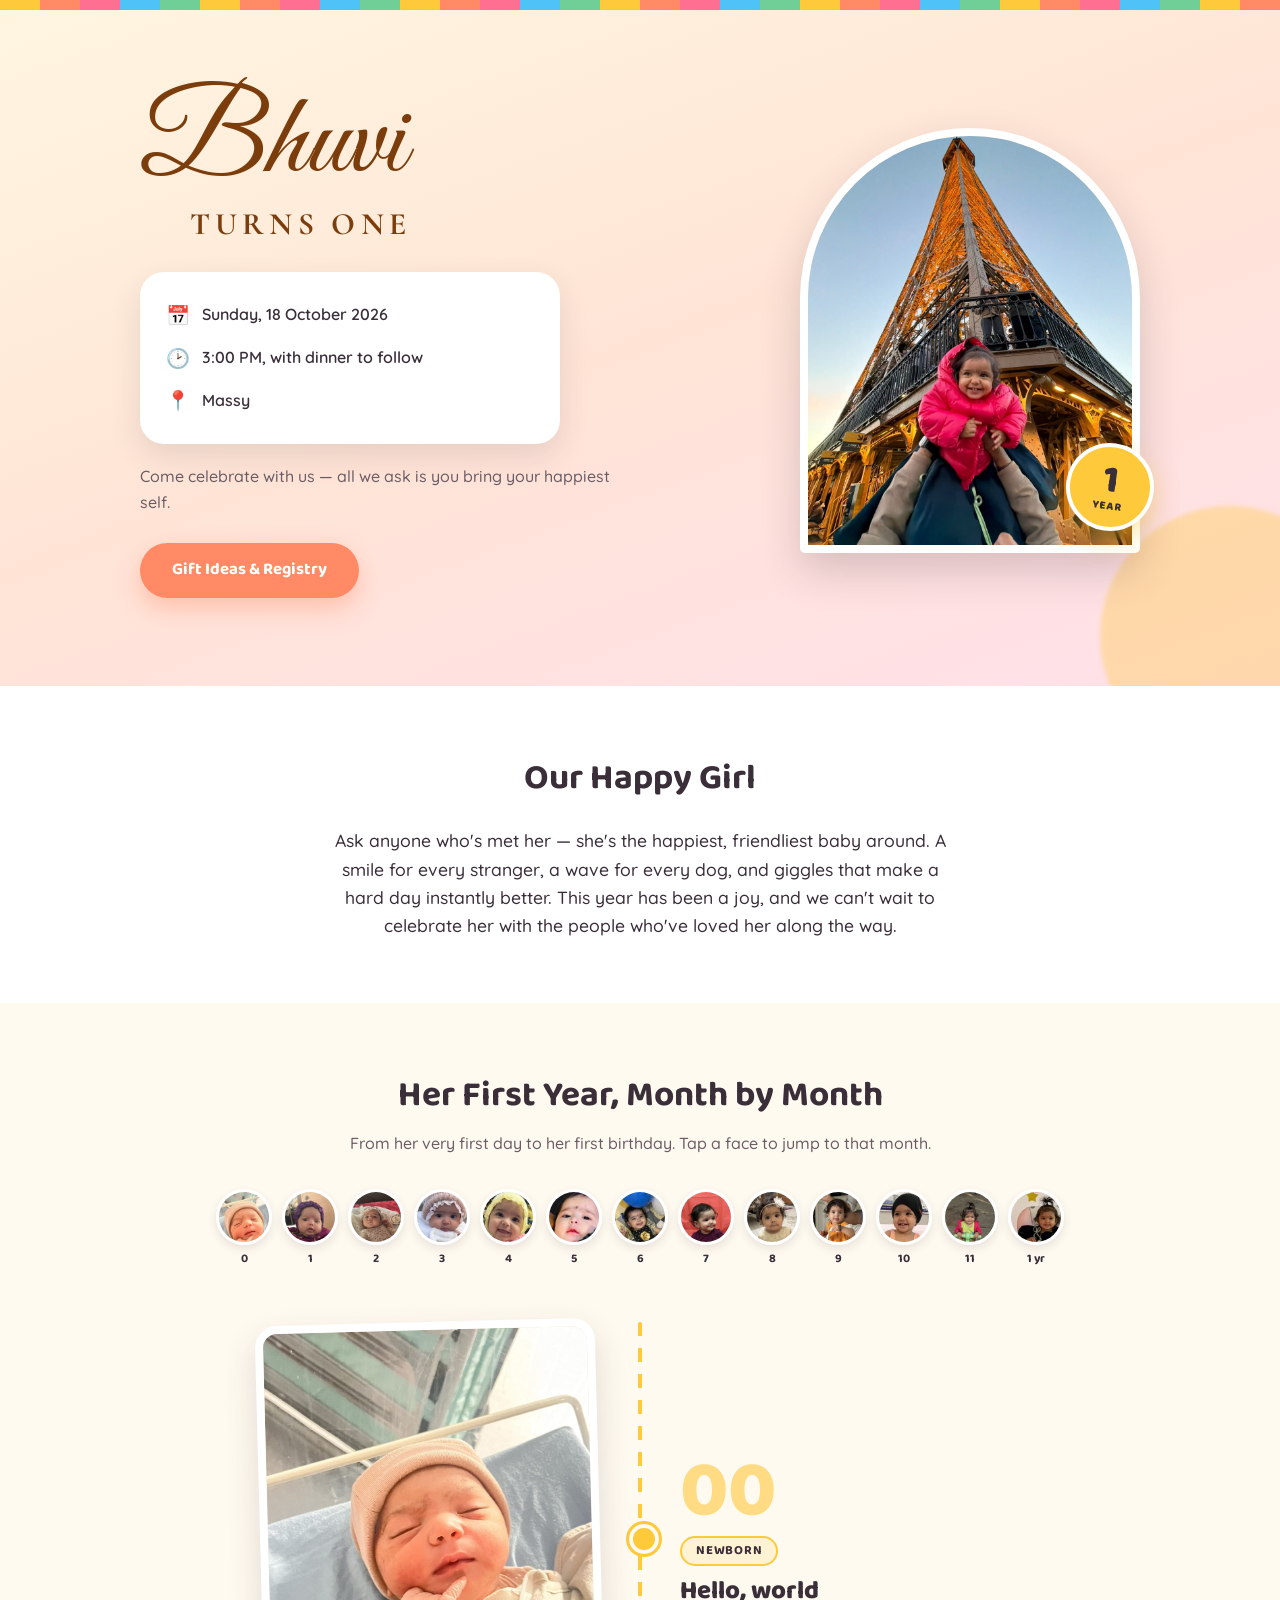
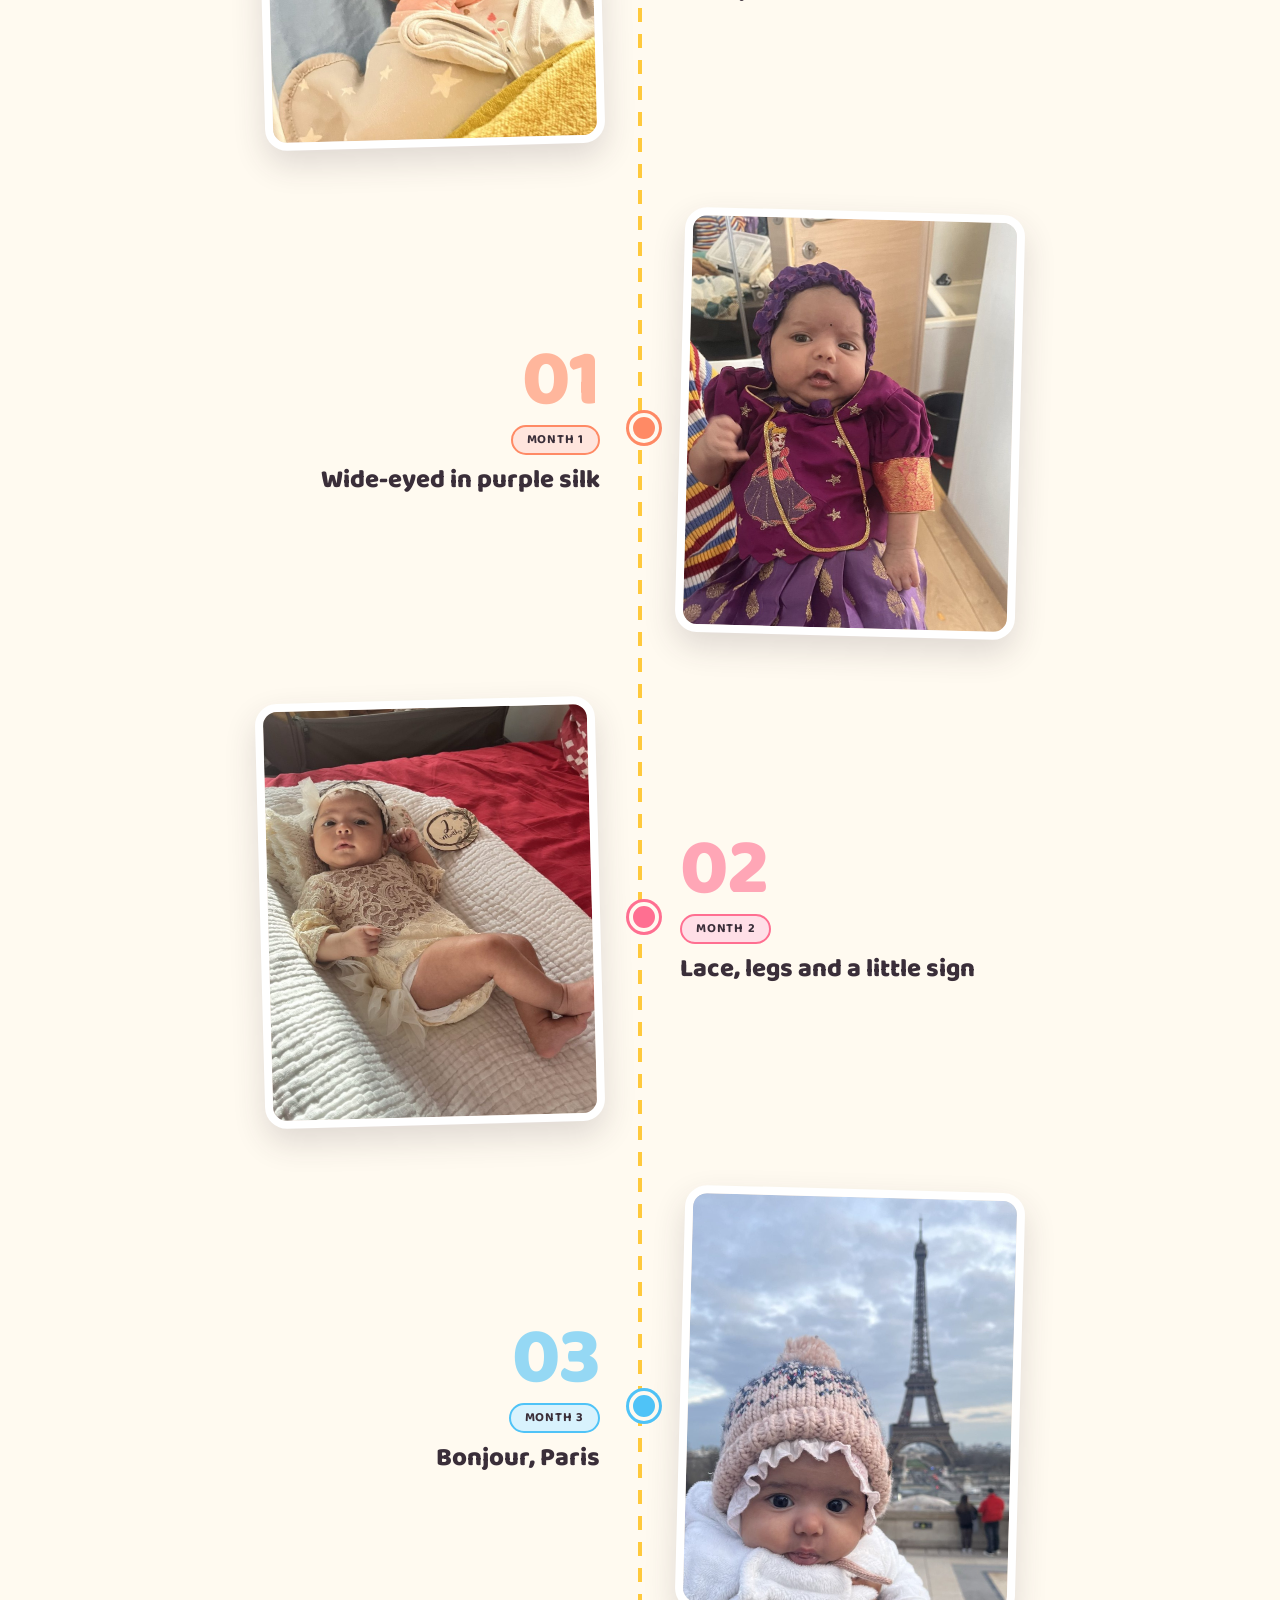
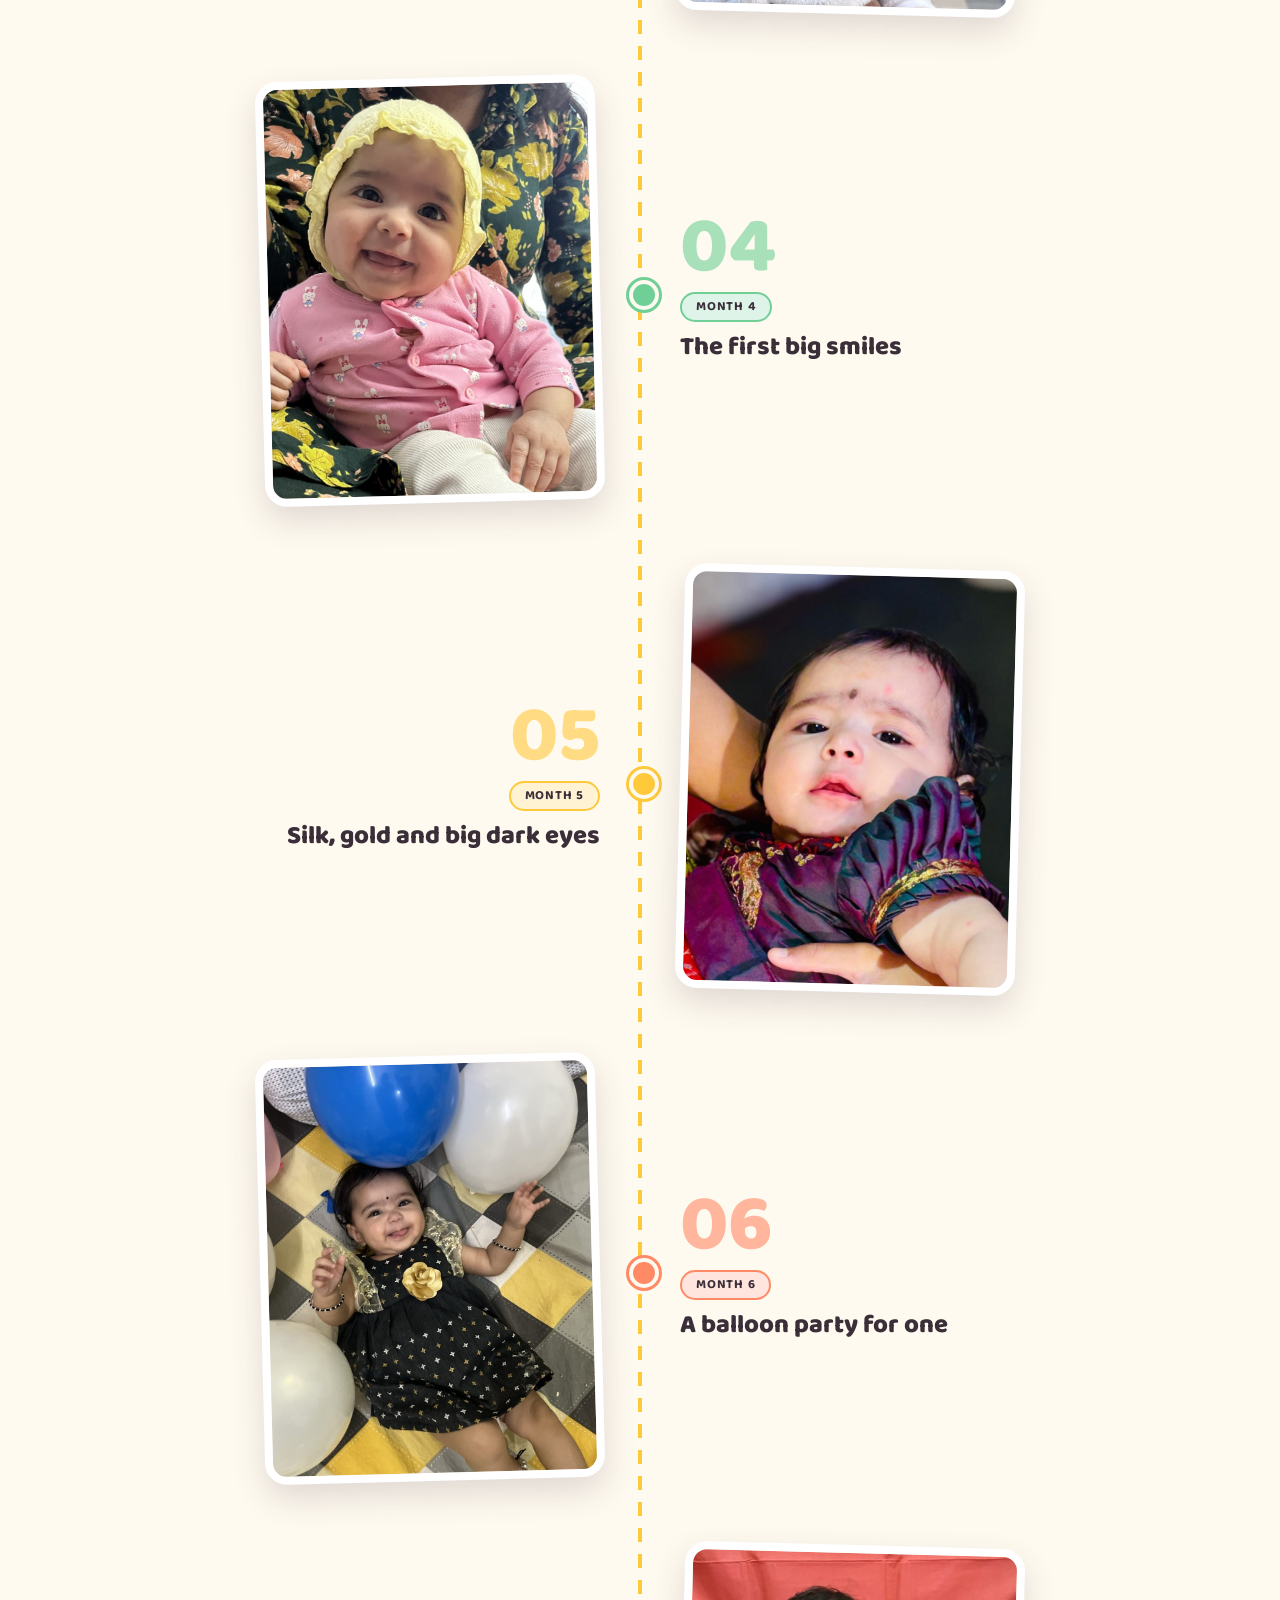
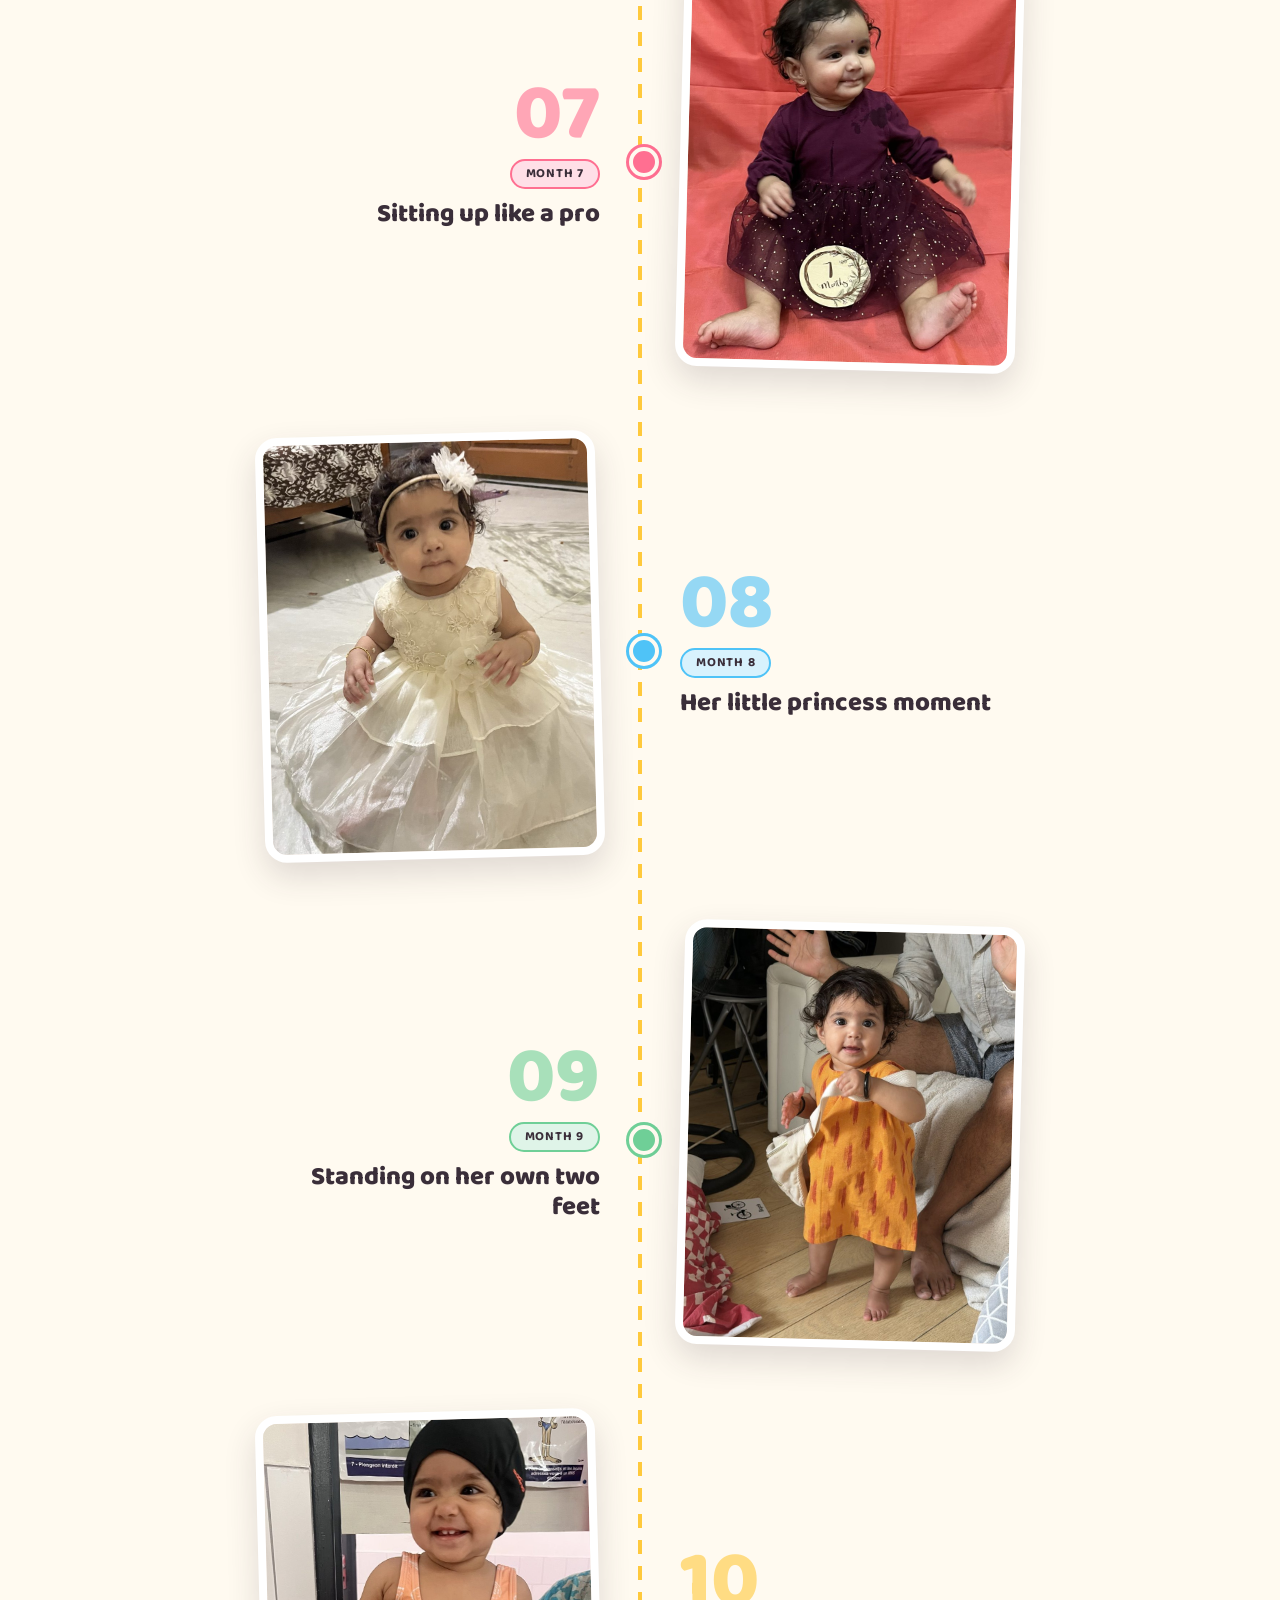
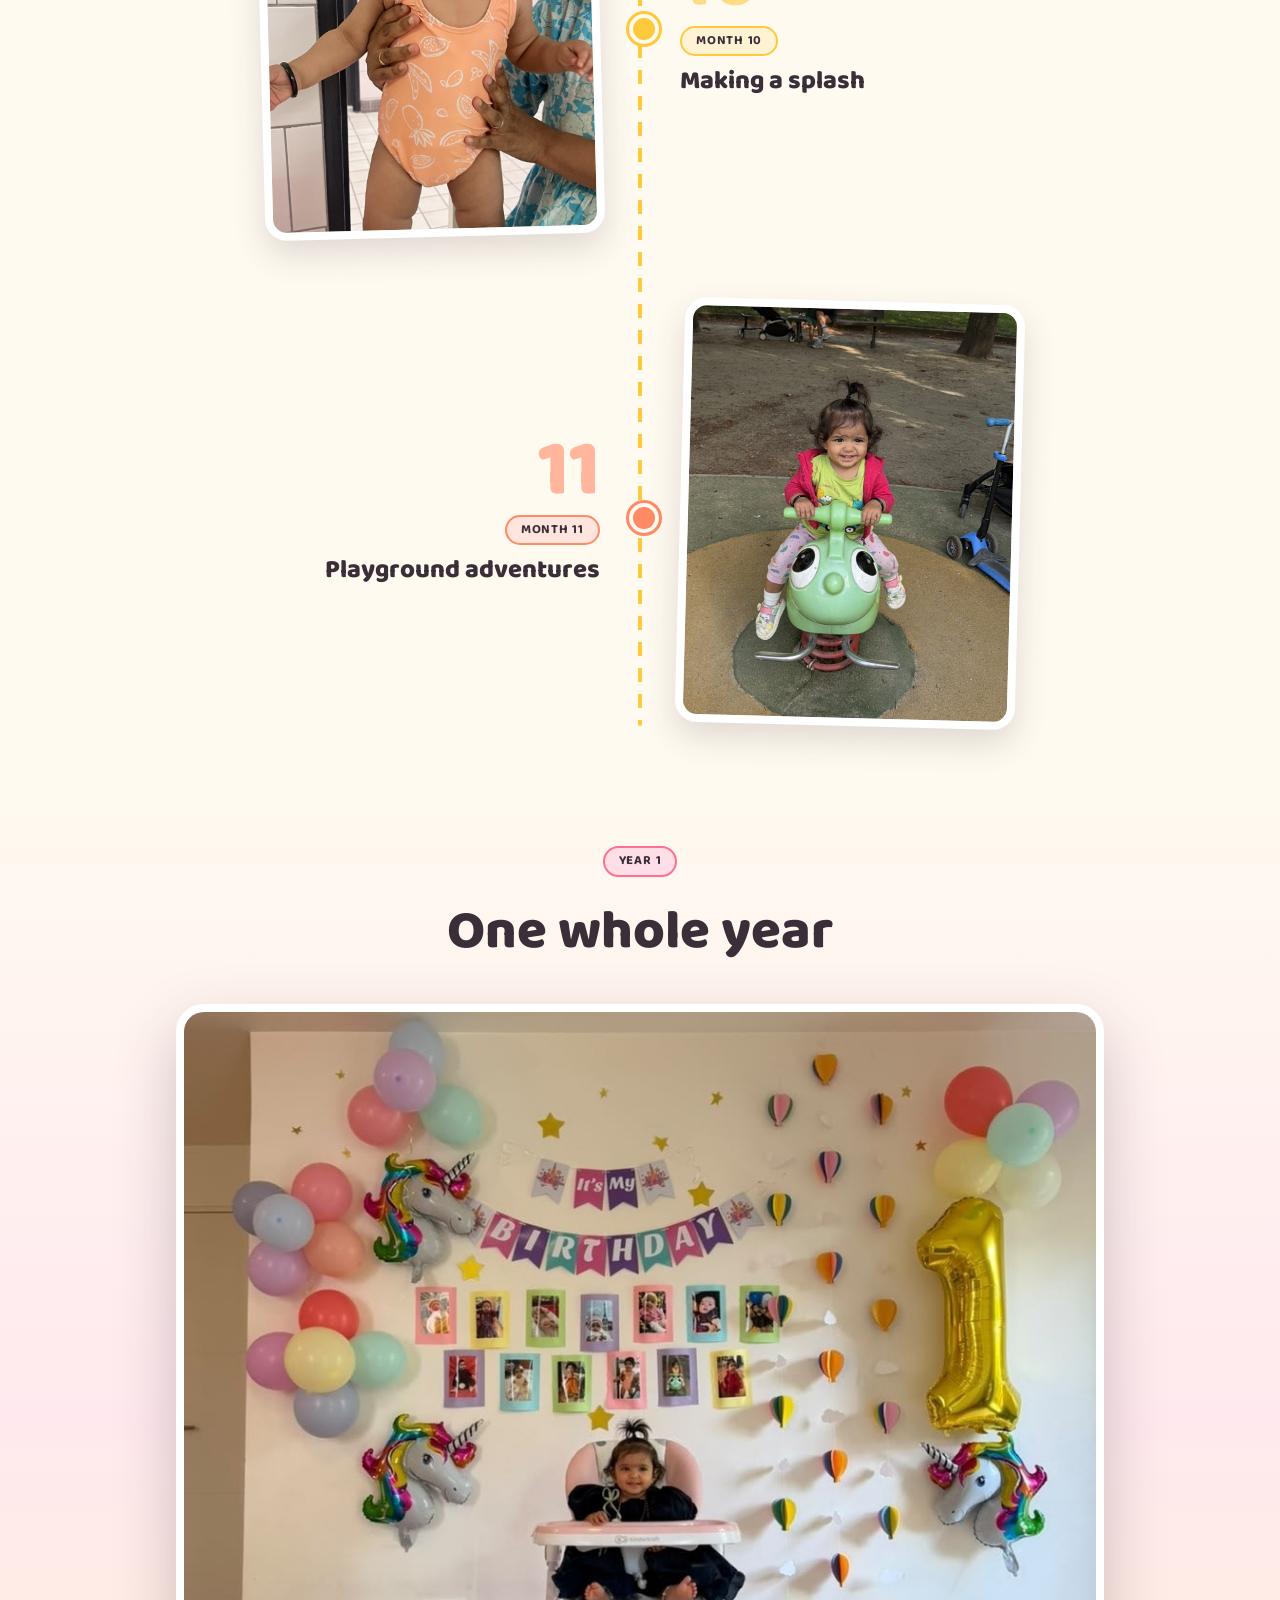
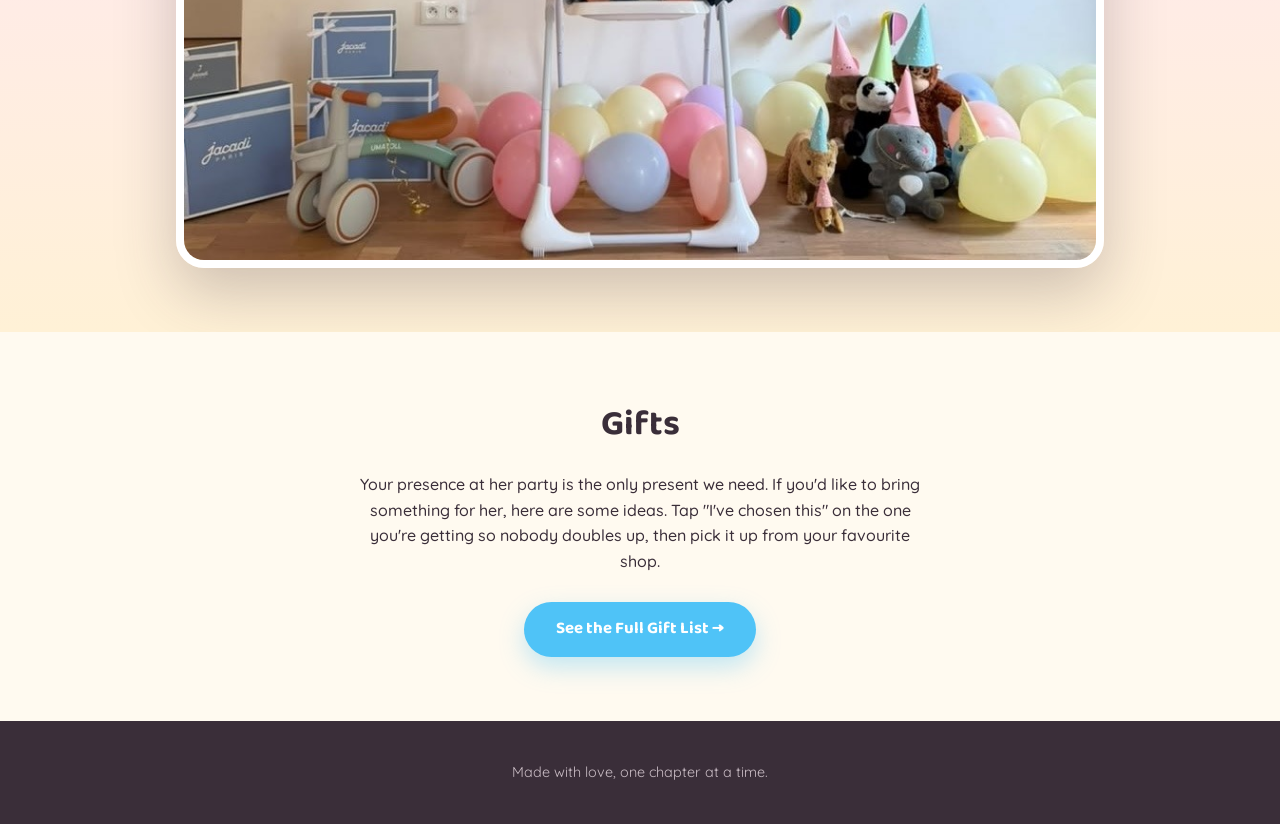
==== index.html @ efdef386 "Wrap the month face strip so all 13 show on mobile without scrolling Co-Authored-By: Claude Sonnet 5" ====
<!DOCTYPE html>
<html lang="en">
<head>
<meta charset="UTF-8" />
<meta name="viewport" content="width=device-width, initial-scale=1.0" />
<title>Bhuvi Tara's First Birthday</title>
<link rel="preconnect" href="https://fonts.googleapis.com" />
<link href="https://fonts.googleapis.com/css2?family=Baloo+2:wght@500;700;800&family=Quicksand:wght@400;500;600;700&family=Great+Vibes&family=Cormorant+Garamond:wght@700&display=swap" rel="stylesheet" />
<link rel="stylesheet" href="css/style.css?v=12" />
</head>
<body>

  <div class="confetti-bar" aria-hidden="true"></div>

  <header class="hero" id="top">
    <div class="hero-inner">
      <div class="hero-photo">
        <div class="hero-photo-frame">
          <img id="hero-photo" alt="" width="900" height="1125" fetchpriority="high" />
        </div>
        <div class="hero-badge" aria-hidden="true">
          <span class="hero-badge-number">1</span>
          <span class="hero-badge-label">year</span>
        </div>
      </div>

      <div class="hero-text">
        <h1 class="hero-title">
          <span class="hero-script" id="hero-script">Bhuvi</span>
          <span class="hero-caps" id="hero-caps">Turns one</span>
        </h1>
        <div class="party-card" id="party-card">
          <div class="party-row"><span class="party-icon">📅</span><span id="party-date"></span></div>
          <div class="party-row"><span class="party-icon">🕑</span><span id="party-time"></span></div>
          <div class="party-row"><span class="party-icon">📍</span><span id="party-location"></span></div>
        </div>
        <p class="party-note" id="party-note"></p>
        <a href="gifts.html" class="cta-button">Gift Ideas &amp; Registry</a>
      </div>
    </div>
    <div class="hero-blob" aria-hidden="true"></div>
  </header>

  <main>

    <section class="section about-section">
      <div class="section-inner">
        <h2>Our Happy Girl</h2>
        <p class="about-blurb" id="about-blurb"></p>
      </div>
    </section>

    <section class="section story-section" id="story">
      <div class="section-inner section-inner-wide">
        <h2 id="story-title"></h2>
        <p class="section-subtitle" id="story-subtitle"></p>
        <nav aria-label="Jump to a month">
          <ol class="story-strip" id="story-strip"></ol>
        </nav>
        <ol class="story" id="story-list"></ol>
      </div>
    </section>

    <section class="finale" id="story-finale" hidden>
      <div class="finale-text">
        <p class="chapter-month"></p>
        <h2 class="finale-title"></h2>
      </div>
      <figure class="finale-photo">
        <img width="960" height="892" loading="lazy" alt="" />
      </figure>
    </section>

    <section class="section gifts-teaser-section" id="gifts">
      <div class="section-inner">
        <h2>Gifts</h2>
        <p class="gifts-intro" id="gifts-intro"></p>
        <a href="gifts.html" class="cta-button cta-button-secondary">See the Full Gift List →</a>
      </div>
    </section>

  </main>

  <footer class="site-footer">
    <p class="footer-sub">Made with love, one chapter at a time.</p>
  </footer>

  <script src="content.js?v=15"></script>
  <script src="js/main.js?v=7"></script>
  <script src="js/to-top.js?v=1"></script>
</body>
</html>
---- css/style.css ----
:root {
  --sun: #ffc93c;
  --coral: #ff8a65;
  --pink: #ff6f91;
  --sky: #4fc3f7;
  --mint: #6fcf97;
  --ink: #3a2e39;
  --cream: #fffaf0;
  --white: #ffffff;
  --copper: #7b3d0c;
  --shadow: rgba(58, 46, 57, 0.12);
  --radius: 24px;
  --max-width: 880px;
  --max-width-wide: 1080px;
}

* { box-sizing: border-box; }

[hidden] { display: none !important; }

html { scroll-behavior: smooth; }

@media (prefers-reduced-motion: reduce) {
  html { scroll-behavior: auto; }
}

body {
  margin: 0;
  font-family: "Quicksand", sans-serif;
  color: var(--ink);
  background: var(--cream);
  line-height: 1.6;
}

h1, h2 {
  font-family: "Baloo 2", cursive;
  margin: 0;
}

.confetti-bar {
  height: 10px;
  width: 100%;
  background: repeating-linear-gradient(
    90deg,
    var(--sun) 0 40px,
    var(--coral) 40px 80px,
    var(--pink) 80px 120px,
    var(--sky) 120px 160px,
    var(--mint) 160px 200px
  );
}

/* ---------- Hero ---------- */

.hero {
  position: relative;
  overflow: hidden;
  background: linear-gradient(160deg, #fff6e0 0%, #ffe4d6 50%, #ffe0ea 100%);
  padding: 44px 20px 72px;
  text-align: center;
}

.hero-blob {
  position: absolute;
  bottom: -80px;
  right: -80px;
  width: 260px;
  height: 260px;
  background: var(--sun);
  border-radius: 50%;
  opacity: 0.35;
  filter: blur(2px);
}

.hero-inner {
  position: relative;
  z-index: 1;
  max-width: 1000px;
  margin: 0 auto;
  display: grid;
  gap: 36px;
  justify-items: center;
  align-items: center;
}

.hero-photo {
  position: relative;
  width: min(300px, 76vw);
}

.hero-photo-frame {
  aspect-ratio: 4 / 5;
  border: 8px solid var(--white);
  border-radius: 999px 999px 28px 28px;
  overflow: hidden;
  background: #f3e6dc;
  box-shadow: 0 18px 40px rgba(58, 46, 57, 0.2);
}

.hero-photo-frame img {
  display: block;
  width: 100%;
  height: 100%;
  object-fit: cover;
}

.hero-badge {
  position: absolute;
  right: -14px;
  bottom: 22px;
  width: 88px;
  height: 88px;
  border-radius: 50%;
  background: var(--sun);
  color: var(--ink);
  border: 4px solid var(--white);
  box-shadow: 0 10px 24px rgba(255, 201, 60, 0.5);
  transform: rotate(8deg);
  display: flex;
  flex-direction: column;
  align-items: center;
  justify-content: center;
  font-family: "Baloo 2", cursive;
  font-weight: 800;
  line-height: 1;
}

.hero-badge-number { font-size: 2.4rem; }

.hero-badge-label {
  font-size: 0.7rem;
  letter-spacing: 0.08em;
  text-transform: uppercase;
}

.hero-text { width: 100%; max-width: 480px; }

.hero-title {
  display: flex;
  flex-direction: column;
  align-items: flex-end;   /* "Turns one" tucks under the right end of the name */
  width: fit-content;
  margin: 0 auto;
  color: var(--copper);
  line-height: 1;
}

.hero-script {
  font-family: "Great Vibes", cursive;
  font-weight: 400;
  font-size: clamp(4.8rem, 16vw, 7.4rem);
  line-height: 1.05;
}

.hero-caps {
  margin-top: 0.15rem;
  font-family: "Cormorant Garamond", serif;
  font-weight: 700;
  font-size: clamp(1.25rem, 4.2vw, 1.95rem);
  letter-spacing: 0.17em;
  margin-right: -0.17em;   /* cancels the trailing letter-space so the last letter lines up */
  text-transform: uppercase;
}

@media (min-width: 860px) {
  .hero { padding: 72px 20px 88px; }
  .hero-inner {
    grid-template-columns: 1fr auto;
    gap: 72px;
    justify-items: stretch;
  }
  .hero-text { order: 1; max-width: none; text-align: left; }
  .hero-photo { order: 2; width: 340px; }
  .hero-text .hero-title { margin-left: 0; margin-right: 0; }
  .hero-text .party-card,
  .hero-text .party-note { margin-left: 0; margin-right: 0; }
}

.party-card {
  margin: 32px auto 0;
  max-width: 420px;
  background: var(--white);
  border-radius: var(--radius);
  padding: 22px 26px;
  box-shadow: 0 12px 30px var(--shadow);
  text-align: left;
}

.party-row {
  display: flex;
  align-items: center;
  gap: 12px;
  font-weight: 600;
  padding: 6px 0;
}

.party-icon { font-size: 1.2rem; }

.party-note {
  max-width: 480px;
  margin: 20px auto 0;
  font-weight: 500;
  color: #6b5c66;
}

.cta-button {
  display: inline-block;
  margin-top: 28px;
  padding: 14px 32px;
  background: var(--coral);
  color: var(--white);
  font-family: "Baloo 2", cursive;
  font-weight: 700;
  font-size: 1.05rem;
  text-decoration: none;
  border-radius: 999px;
  box-shadow: 0 10px 24px rgba(255, 138, 101, 0.4);
  transition: transform 0.15s ease;
}

.cta-button:hover { transform: translateY(-2px); }

.cta-button-secondary {
  background: var(--sky);
  box-shadow: 0 10px 24px rgba(79, 195, 247, 0.35);
}

/* ---------- Sections ---------- */

.section { padding: 64px 20px; }

.section-inner {
  max-width: var(--max-width);
  margin: 0 auto;
  text-align: center;
}

.section h2 {
  font-size: clamp(1.6rem, 4vw, 2.2rem);
  color: var(--ink);
}

.section-subtitle {
  color: #6b5c66;
  margin-top: 8px;
  font-weight: 500;
}

.about-section { background: var(--white); }

.about-blurb {
  max-width: 620px;
  margin: 20px auto 0;
  font-size: 1.1rem;
  font-weight: 500;
}

/* ---------- Story ---------- */

.story-section { background: var(--cream); overflow: hidden; }

.story-strip {
  list-style: none;
  margin: 28px 0 0;
  padding: 4px 4px 14px;
  display: flex;
  flex-wrap: wrap;
  justify-content: center;
  gap: 14px 10px;
}

.story-strip li { flex: none; }

.story-strip a {
  display: flex;
  flex-direction: column;
  align-items: center;
  gap: 4px;
  text-decoration: none;
  color: var(--ink);
  font-family: "Baloo 2", cursive;
  font-weight: 700;
  font-size: 0.75rem;
}

.story-strip img {
  display: block;
  width: 56px;
  height: 56px;
  border-radius: 50%;
  object-fit: cover;
  border: 3px solid var(--white);
  box-shadow: 0 4px 10px var(--shadow);
}

.story-strip a:hover img { box-shadow: 0 0 0 3px var(--coral); }
.story-strip a:focus-visible img { outline: 3px solid var(--sky); outline-offset: 2px; }

.story {
  list-style: none;
  margin: 40px auto 0;
  padding: 0;
  max-width: 960px;
  position: relative;
  text-align: left;
}

.story::before {
  content: "";
  position: absolute;
  left: 50%;
  top: 0;
  bottom: 0;
  width: 4px;
  transform: translateX(-50%);
  background: repeating-linear-gradient(to bottom, var(--sun) 0 14px, transparent 14px 26px);
  border-radius: 2px;
}

.chapter {
  --accent: var(--sun);
  position: relative;
  display: grid;
  grid-template-columns: 1fr 1fr;
  column-gap: 80px;
  align-items: center;
  margin-bottom: 64px;
  scroll-margin-top: 24px;
}

.chapter:last-child { margin-bottom: 0; }
.chapter:nth-child(5n+2) { --accent: var(--coral); }
.chapter:nth-child(5n+3) { --accent: var(--pink); }
.chapter:nth-child(5n+4) { --accent: var(--sky); }
.chapter:nth-child(5n+5) { --accent: var(--mint); }

.chapter::before {
  content: "";
  position: absolute;
  left: 50%;
  top: 50%;
  width: 22px;
  height: 22px;
  margin: -11px 0 0 -11px;
  border-radius: 50%;
  background: var(--accent);
  border: 4px solid var(--cream);
  box-shadow: 0 0 0 3px var(--accent);
}

.chapter-photo {
  margin: 0;
  width: 100%;
  max-width: 340px;
  justify-self: end;
}

.chapter-photo .chapter-frame {
  display: block;
  aspect-ratio: 4 / 5;
  border: 8px solid var(--white);
  border-radius: 22px;
  overflow: hidden;
  background: #f1e6dc;
  box-shadow: 0 14px 32px rgba(58, 46, 57, 0.16);
  transform: rotate(-1.5deg);
}

.chapter-photo img {
  display: block;
  width: 100%;
  height: 100%;
  object-fit: cover;
}

.chapter-text { max-width: 340px; justify-self: start; }

.chapter:nth-child(even) .chapter-photo { grid-column: 2; grid-row: 1; justify-self: start; }
.chapter:nth-child(even) .chapter-photo .chapter-frame { transform: rotate(1.5deg); }
.chapter:nth-child(even) .chapter-text { grid-column: 1; grid-row: 1; justify-self: end; text-align: right; }

.chapter-number {
  margin: 0;
  font-family: "Baloo 2", cursive;
  font-weight: 800;
  font-size: 5rem;
  line-height: 0.85;
  color: var(--accent);
  opacity: 0.6;
}

.chapter-month {
  display: inline-block;
  margin: 10px 0 0;
  padding: 3px 14px;
  border-radius: 999px;
  border: 2px solid var(--accent);
  background: color-mix(in srgb, var(--accent) 22%, white);
  color: var(--ink);
  font-family: "Baloo 2", cursive;
  font-weight: 700;
  font-size: 0.8rem;
  letter-spacing: 0.06em;
  text-transform: uppercase;
}

.chapter-title {
  margin: 10px 0 6px;
  font-family: "Baloo 2", cursive;
  font-weight: 800;
  font-size: 1.6rem;
  line-height: 1.15;
  color: var(--ink);
}

@media (max-width: 720px) {
  .story::before { left: 9px; transform: none; }

  .chapter,
  .chapter:nth-child(even) {
    grid-template-columns: 1fr;
    row-gap: 18px;
    padding-left: 40px;
    margin-bottom: 52px;
    align-items: start;
  }

  .chapter::before { left: 0; top: 6px; margin: 0; }

  .chapter-photo,
  .chapter:nth-child(even) .chapter-photo {
    grid-column: 1;
    grid-row: 1;
    justify-self: start;
    max-width: 320px;
  }

  .chapter-text,
  .chapter:nth-child(even) .chapter-text {
    grid-column: 1;
    grid-row: 2;
    justify-self: start;
    text-align: left;
  }

  .chapter-number { font-size: 3.6rem; }
}

/* ---------- Finale: the first-birthday photo, shown big ---------- */

.finale {
  --accent: var(--pink);
  padding: 56px 0 64px;
  text-align: center;
  background: linear-gradient(180deg, var(--cream) 0%, #ffe9ee 55%, #fff1d6 100%);
}

.finale-text { padding: 0 20px; }

.finale .chapter-month { margin: 0; }

.finale-title {
  margin: 12px 0 0;
  font-size: clamp(2rem, 6vw, 3.4rem);
  font-weight: 800;
  color: var(--ink);
}

.finale-photo { margin: 28px auto 0; }

.finale-photo img {
  display: block;
  width: auto;
  height: auto;
  max-width: 100%;
  max-height: 96vh;
  margin: 0 auto;
  border: 8px solid var(--white);
  border-radius: 28px;
  box-shadow: 0 24px 60px rgba(58, 46, 57, 0.25);
}

@media (max-width: 720px) {
  .finale { padding: 40px 0 56px; }
  .finale-photo img {
    width: 100%;
    max-height: none;
    border-width: 0;
    border-radius: 0;
    box-shadow: none;
  }
}

/* ---------- Gifts ---------- */

.gifts-teaser-section { background: var(--cream); }

.gifts-intro {
  max-width: 560px;
  margin: 20px auto 0;
  font-weight: 500;
}

.gift-grid {
  margin-top: 28px;
  display: grid;
  grid-template-columns: repeat(auto-fill, minmax(210px, 1fr));
  gap: 20px;
}

.gift-card {
  display: flex;
  flex-direction: column;
  gap: 10px;
  padding: 12px 12px 16px;
  border-radius: 20px;
  background: var(--white);
  box-shadow: 0 8px 20px var(--shadow);
  text-align: center;
}

.gift-photo {
  position: relative;
  display: flex;
  align-items: center;
  justify-content: center;
  aspect-ratio: 1 / 1;
  overflow: hidden;
  border-radius: 14px;
  border: 1px solid #f0e6dc;
  background: var(--white);
}

.gift-photo img {
  width: 100%;
  height: 100%;
  padding: 8px;
  object-fit: contain;
}

.gift-photo-empty { background: linear-gradient(135deg, #ffe9ee, #fff1d6); }

.gift-photo-soon {
  padding: 0 16px;
  font-family: "Baloo 2", cursive;
  font-weight: 700;
  font-size: 0.95rem;
  color: #8a6f7d;
}

.gift-card-claimed .gift-photo img,
.gift-card-claimed .gift-photo-soon,
.gift-card-claimed .gift-name { opacity: 0.45; }

.gift-badge {
  position: absolute;
  top: 10px;
  left: 10px;
  z-index: 1;
  padding: 4px 12px;
  border-radius: 999px;
  background: var(--mint);
  color: var(--white);
  font-family: "Baloo 2", cursive;
  font-size: 0.7rem;
  font-weight: 700;
  letter-spacing: 0.04em;
  text-transform: uppercase;
}

.gift-badge-claimed { background: #9b8b95; }

.gift-badge-mine {
  background: var(--sky);
  color: var(--ink);
}

.gift-name {
  margin: 0;
  padding: 0 4px;
  font-family: "Baloo 2", cursive;
  font-weight: 700;
  font-size: 1.02rem;
  line-height: 1.25;
}

@media (max-width: 520px) {
  .gift-grid { grid-template-columns: repeat(2, 1fr); gap: 12px; }
  .gift-card { padding: 8px 8px 12px; border-radius: 16px; gap: 8px; }
  .gift-photo { border-radius: 12px; }
  .gift-badge { top: 6px; left: 6px; padding: 3px 9px; font-size: 0.62rem; }
  .gift-name { font-size: 0.88rem; }
}

/* ---------- Gift list page (PLP) ---------- */

.gifts-page-header {
  background: linear-gradient(160deg, #fff6e0 0%, #ffe4d6 50%, #ffe0ea 100%);
  padding: 48px 20px;
  text-align: center;
}

.gifts-page-header-inner {
  max-width: var(--max-width);
  margin: 0 auto;
}

.back-link {
  display: inline-block;
  margin-bottom: 18px;
  color: var(--ink);
  font-weight: 600;
  text-decoration: none;
  opacity: 0.7;
}

.back-link:hover { opacity: 1; }

.gifts-page-header h1 {
  font-size: clamp(1.8rem, 5vw, 2.6rem);
  margin-top: 8px;
}

.gifts-plp-section { background: var(--cream); padding-top: 40px; }

.section-inner-wide {
  max-width: var(--max-width-wide);
  margin: 0 auto;
  text-align: center;
}

.claimed-toggle {
  display: inline-flex;
  align-items: center;
  gap: 8px;
  font-weight: 600;
  font-size: 0.9rem;
  color: #6b5c66;
  cursor: pointer;
  margin-bottom: 10px;
}

.empty-state {
  margin-top: 24px;
  color: #6b5c66;
  font-weight: 600;
}

/* ---------- Choosing a gift ---------- */

.gift-actions {
  display: flex;
  flex-wrap: wrap;
  align-items: center;
  justify-content: center;
  gap: 10px;
  margin-top: auto;
}

.gift-choose,
.gift-undo,
.claim-confirm,
.claim-cancel {
  font-family: "Baloo 2", cursive;
  font-weight: 700;
  font-size: 0.9rem;
  border-radius: 999px;
  cursor: pointer;
}

.gift-choose {
  padding: 7px 16px;
  border: 2px solid var(--coral);
  background: var(--white);
  color: var(--ink);
}

.gift-choose:hover { background: var(--coral); color: var(--white); }

.gift-undo {
  padding: 7px 16px;
  border: 2px solid #b8a9b2;
  background: transparent;
  color: var(--ink);
}

.gift-undo:hover { border-color: var(--ink); }

@media (max-width: 520px) {
  .gift-choose,
  .gift-undo { padding: 6px 12px; font-size: 0.82rem; }
}

.gift-choose:focus-visible,
.gift-undo:focus-visible,
.claim-confirm:focus-visible,
.claim-cancel:focus-visible,
.claim-field input:focus-visible {
  outline: 3px solid var(--sky);
  outline-offset: 2px;
}

.gift-status {
  max-width: 640px;
  margin: 8px auto 0;
  padding: 12px 18px;
  border-radius: 16px;
  background: #e8f7ee;
  border: 2px solid var(--mint);
  font-weight: 600;
  text-align: center;
}

.claim-dialog {
  width: min(92vw, 420px);
  padding: 28px 26px 24px;
  border: 0;
  border-radius: var(--radius);
  background: var(--white);
  color: var(--ink);
  box-shadow: 0 24px 60px rgba(58, 46, 57, 0.35);
}

.claim-dialog::backdrop { background: rgba(58, 46, 57, 0.5); }

.claim-dialog h2 { font-size: 1.6rem; }

.claim-item {
  margin: 6px 0 0;
  font-family: "Baloo 2", cursive;
  font-weight: 700;
  color: var(--coral);
}

.claim-explain {
  margin: 8px 0 18px;
  font-size: 0.92rem;
  color: #6b5c66;
}

.claim-field { display: block; margin-bottom: 14px; }

.claim-field span {
  display: block;
  margin-bottom: 5px;
  font-weight: 700;
  font-size: 0.9rem;
}

.claim-field small { font-weight: 500; color: #6b5c66; }

.claim-field input {
  width: 100%;
  padding: 11px 14px;
  border: 2px solid #e6d9d0;
  border-radius: 14px;
  background: var(--cream);
  font: inherit;
  color: var(--ink);
}

.claim-error {
  margin: 0 0 12px;
  padding: 10px 14px;
  border-radius: 12px;
  background: #fde8ec;
  border: 2px solid var(--pink);
  font-weight: 600;
  font-size: 0.9rem;
}

.claim-actions {
  display: flex;
  justify-content: flex-end;
  gap: 10px;
  margin-top: 6px;
}

.claim-cancel {
  padding: 9px 18px;
  border: 2px solid #b8a9b2;
  background: transparent;
  color: var(--ink);
}

.claim-confirm {
  padding: 9px 20px;
  border: 2px solid var(--coral);
  background: var(--coral);
  color: var(--white);
}

.claim-confirm:disabled { opacity: 0.6; cursor: wait; }

/* ---------- Back to top ---------- */

.to-top-sentinel {
  position: absolute;
  top: 0;
  left: 0;
  width: 1px;
  height: 600px;
  pointer-events: none;
}

.to-top {
  position: fixed;
  right: 18px;
  bottom: 18px;
  z-index: 50;
  display: flex;
  align-items: center;
  justify-content: center;
  width: 52px;
  height: 52px;
  padding: 0;
  border: 0;
  border-radius: 50%;
  background: var(--coral);
  color: var(--ink);
  box-shadow: 0 10px 24px rgba(255, 138, 101, 0.5);
  cursor: pointer;
  transition: transform 0.15s ease;
}

.to-top:hover { transform: translateY(-3px); }
.to-top:focus-visible { outline: 3px solid var(--sky); outline-offset: 3px; }

/* ---------- Footer ---------- */

.site-footer {
  text-align: center;
  padding: 40px 20px;
  background: var(--ink);
  color: var(--white);
}

.footer-sub {
  margin: 0;
  color: #c9bcc4;
  font-size: 0.9rem;
}

/* ---------- Responsive ---------- */

@media (max-width: 480px) {
  .party-card { padding: 18px 20px; }
}
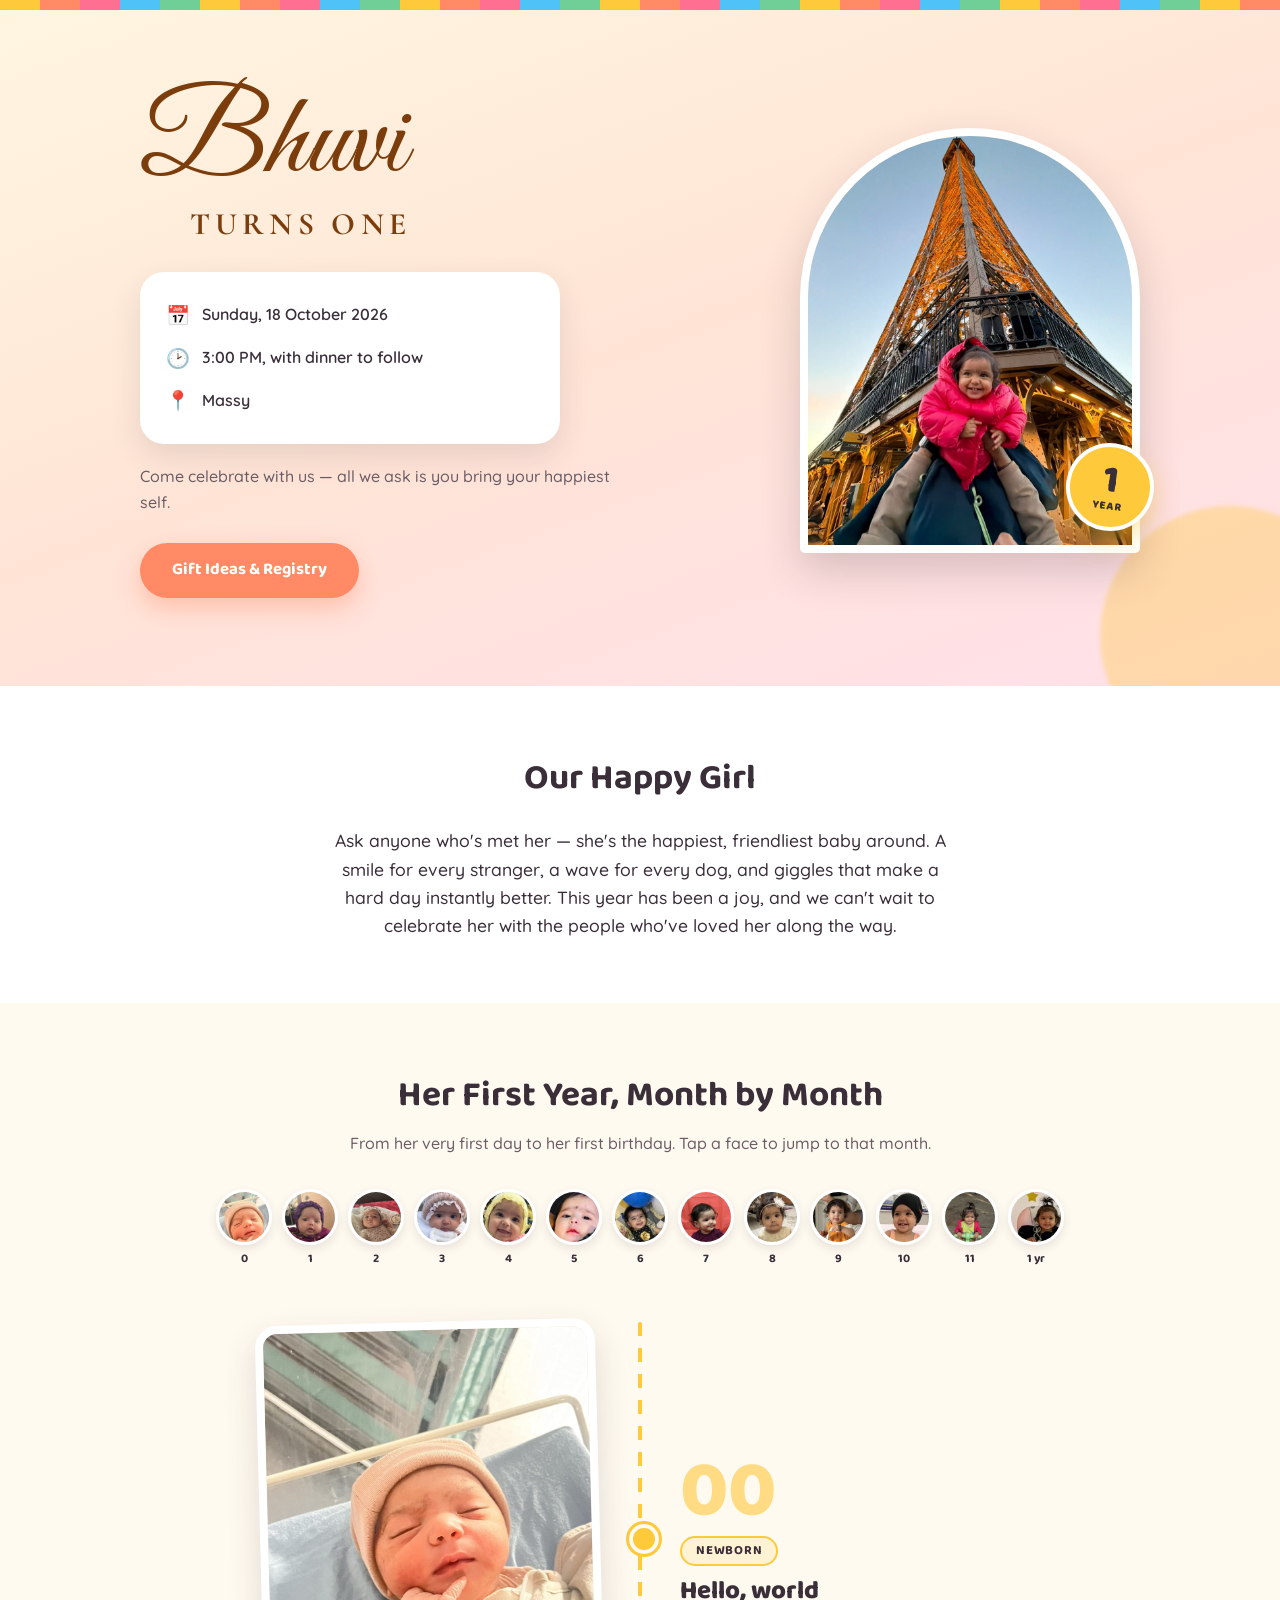
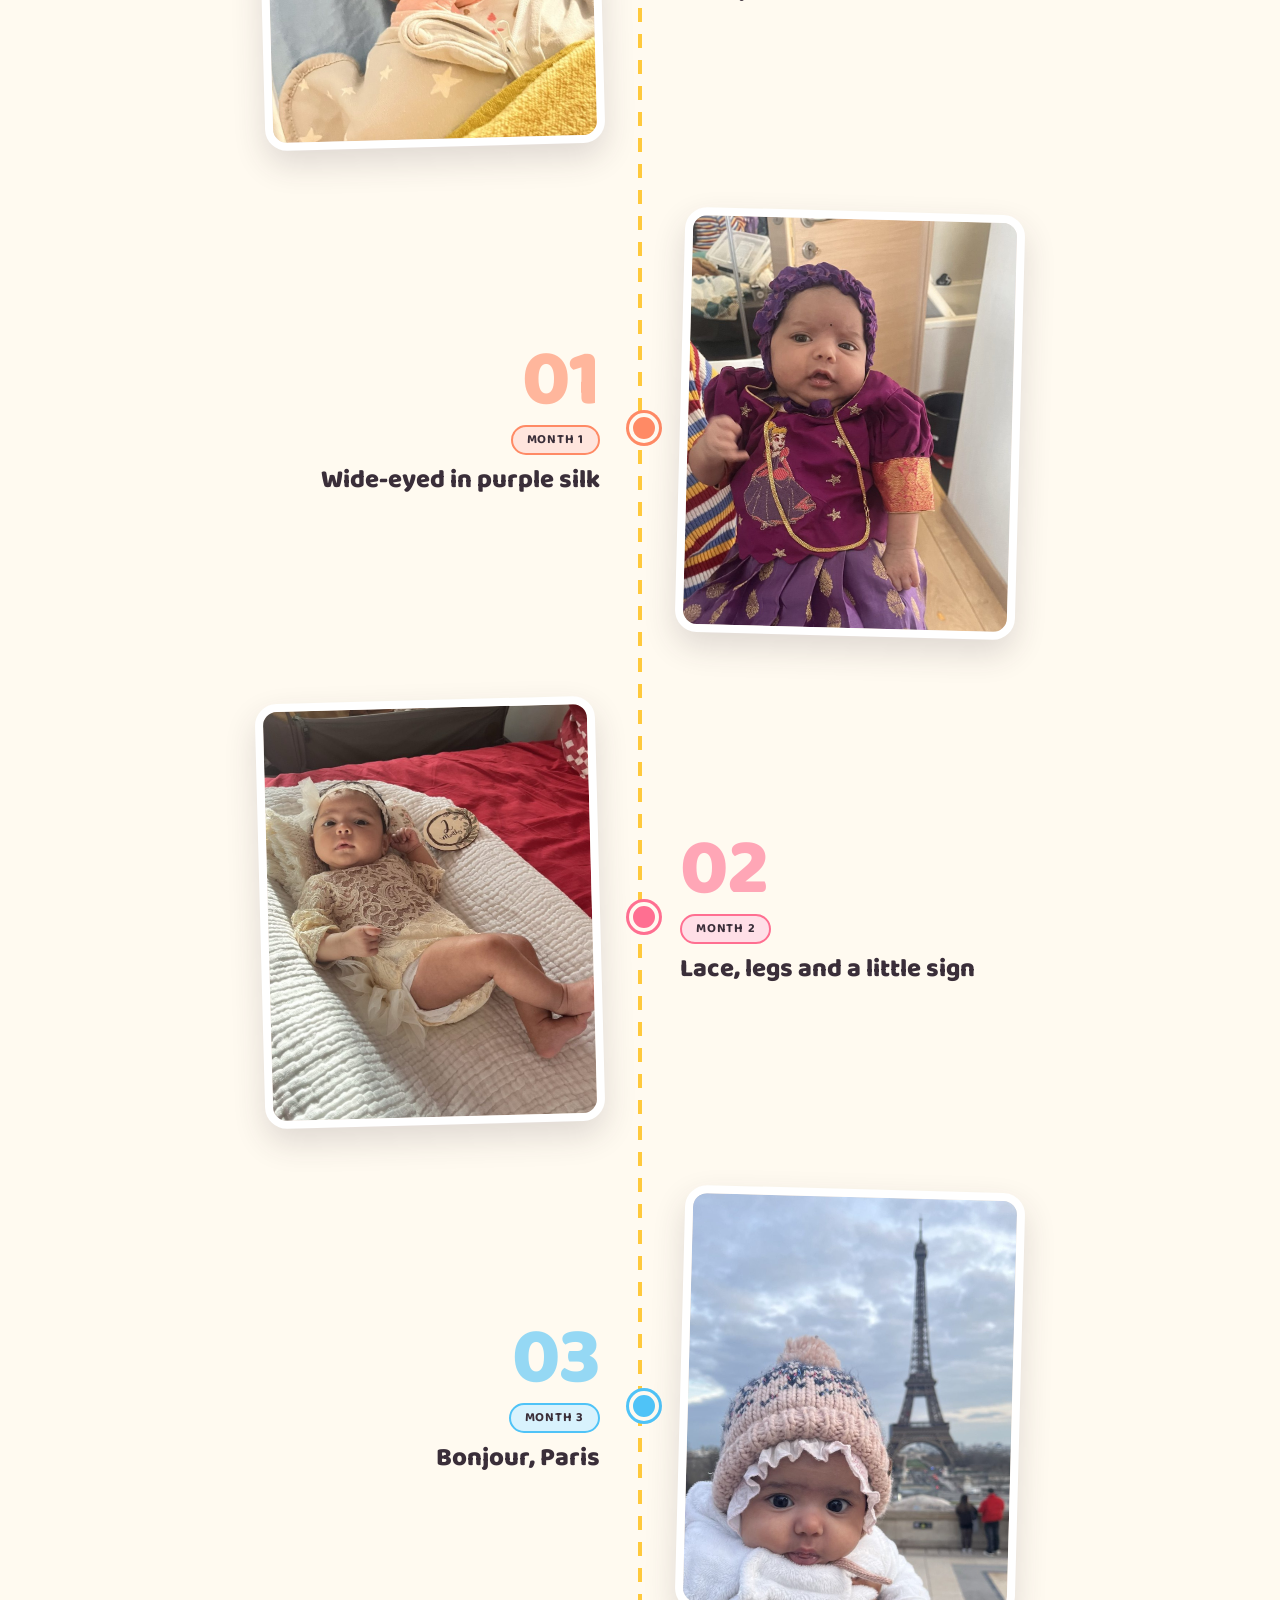
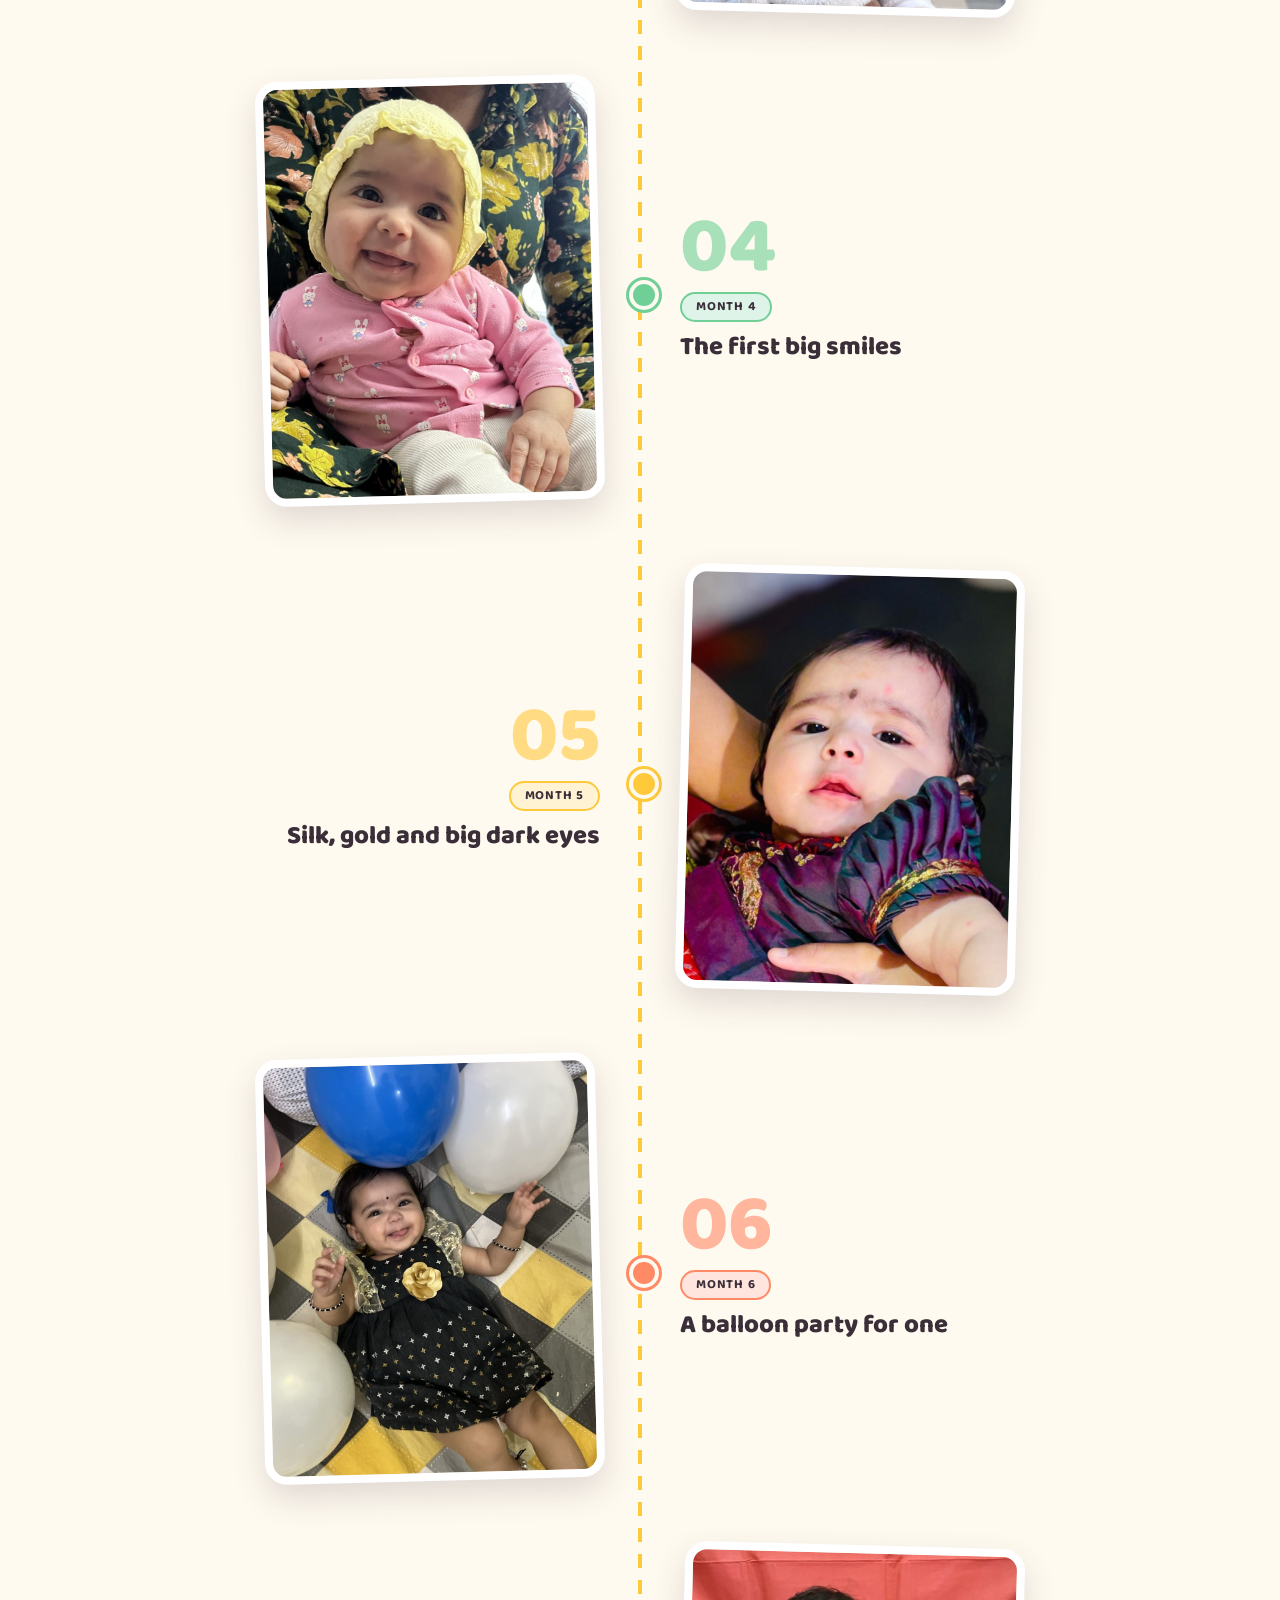
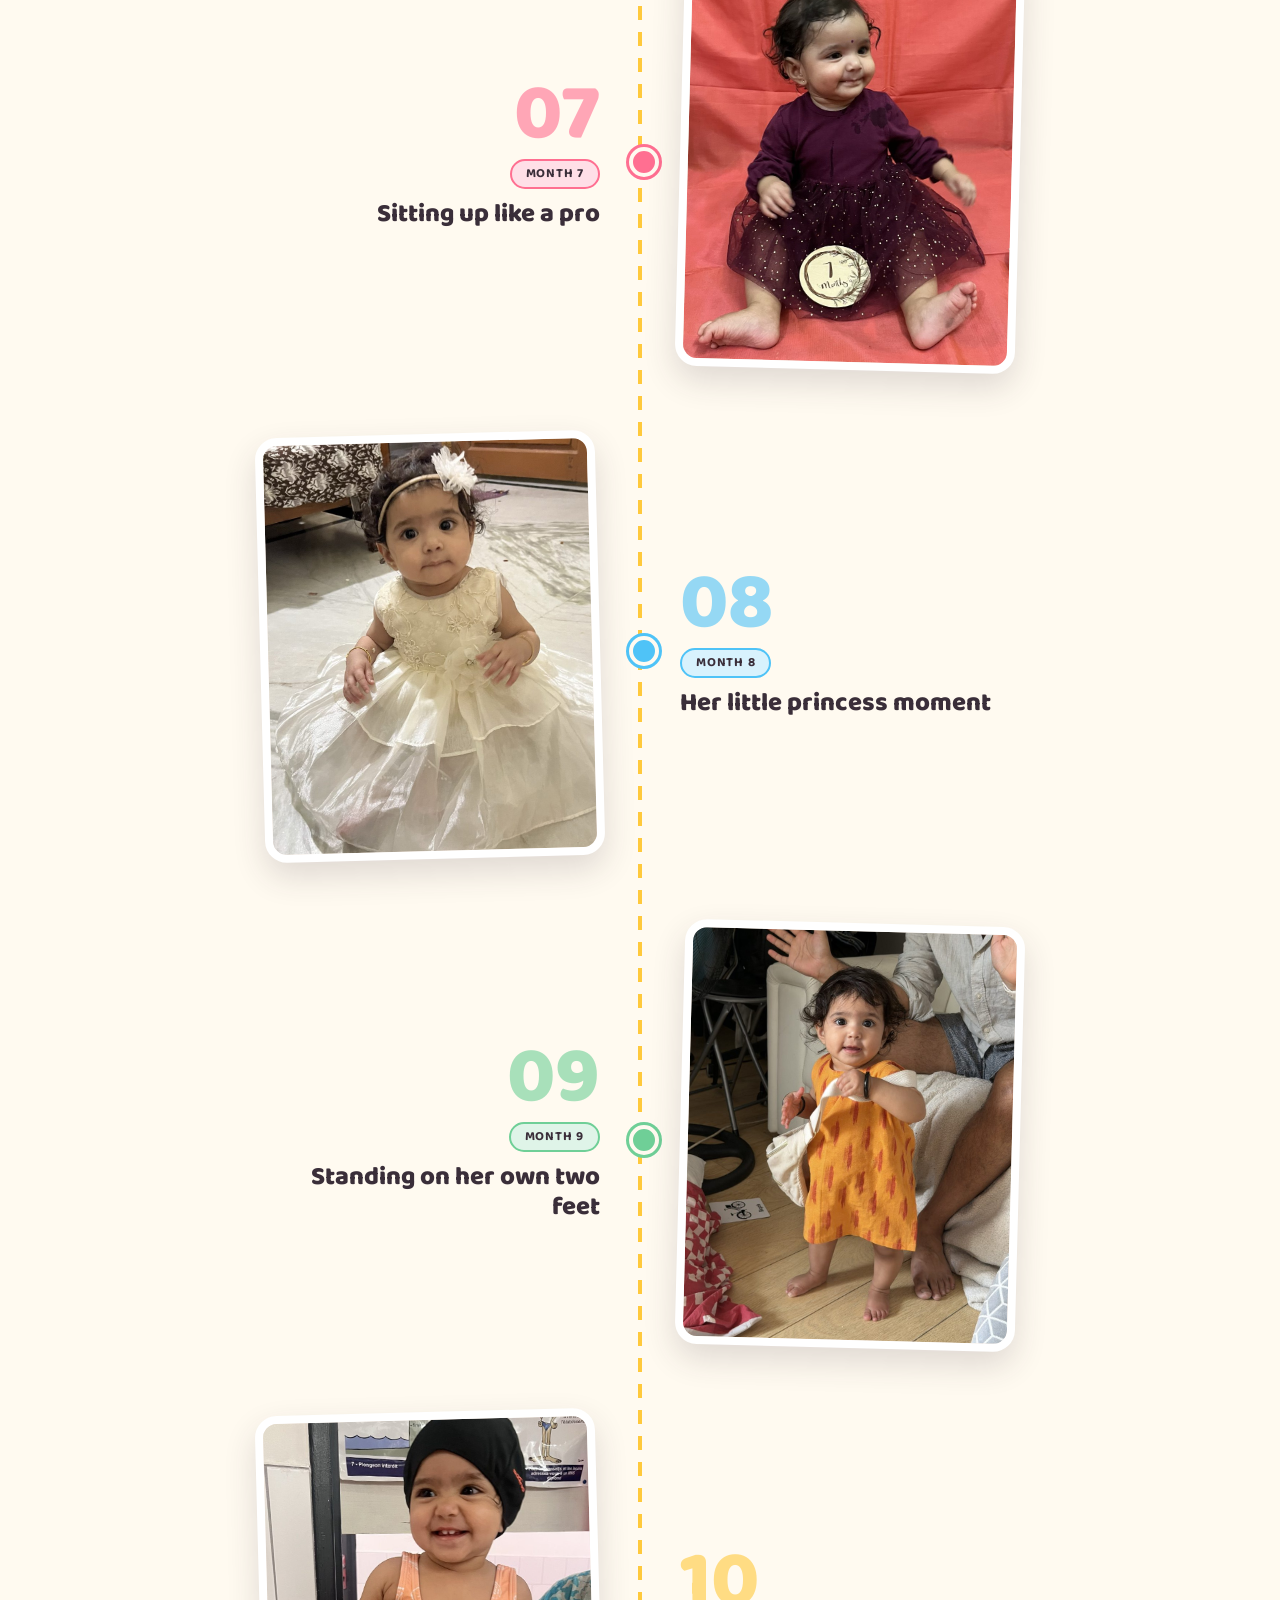
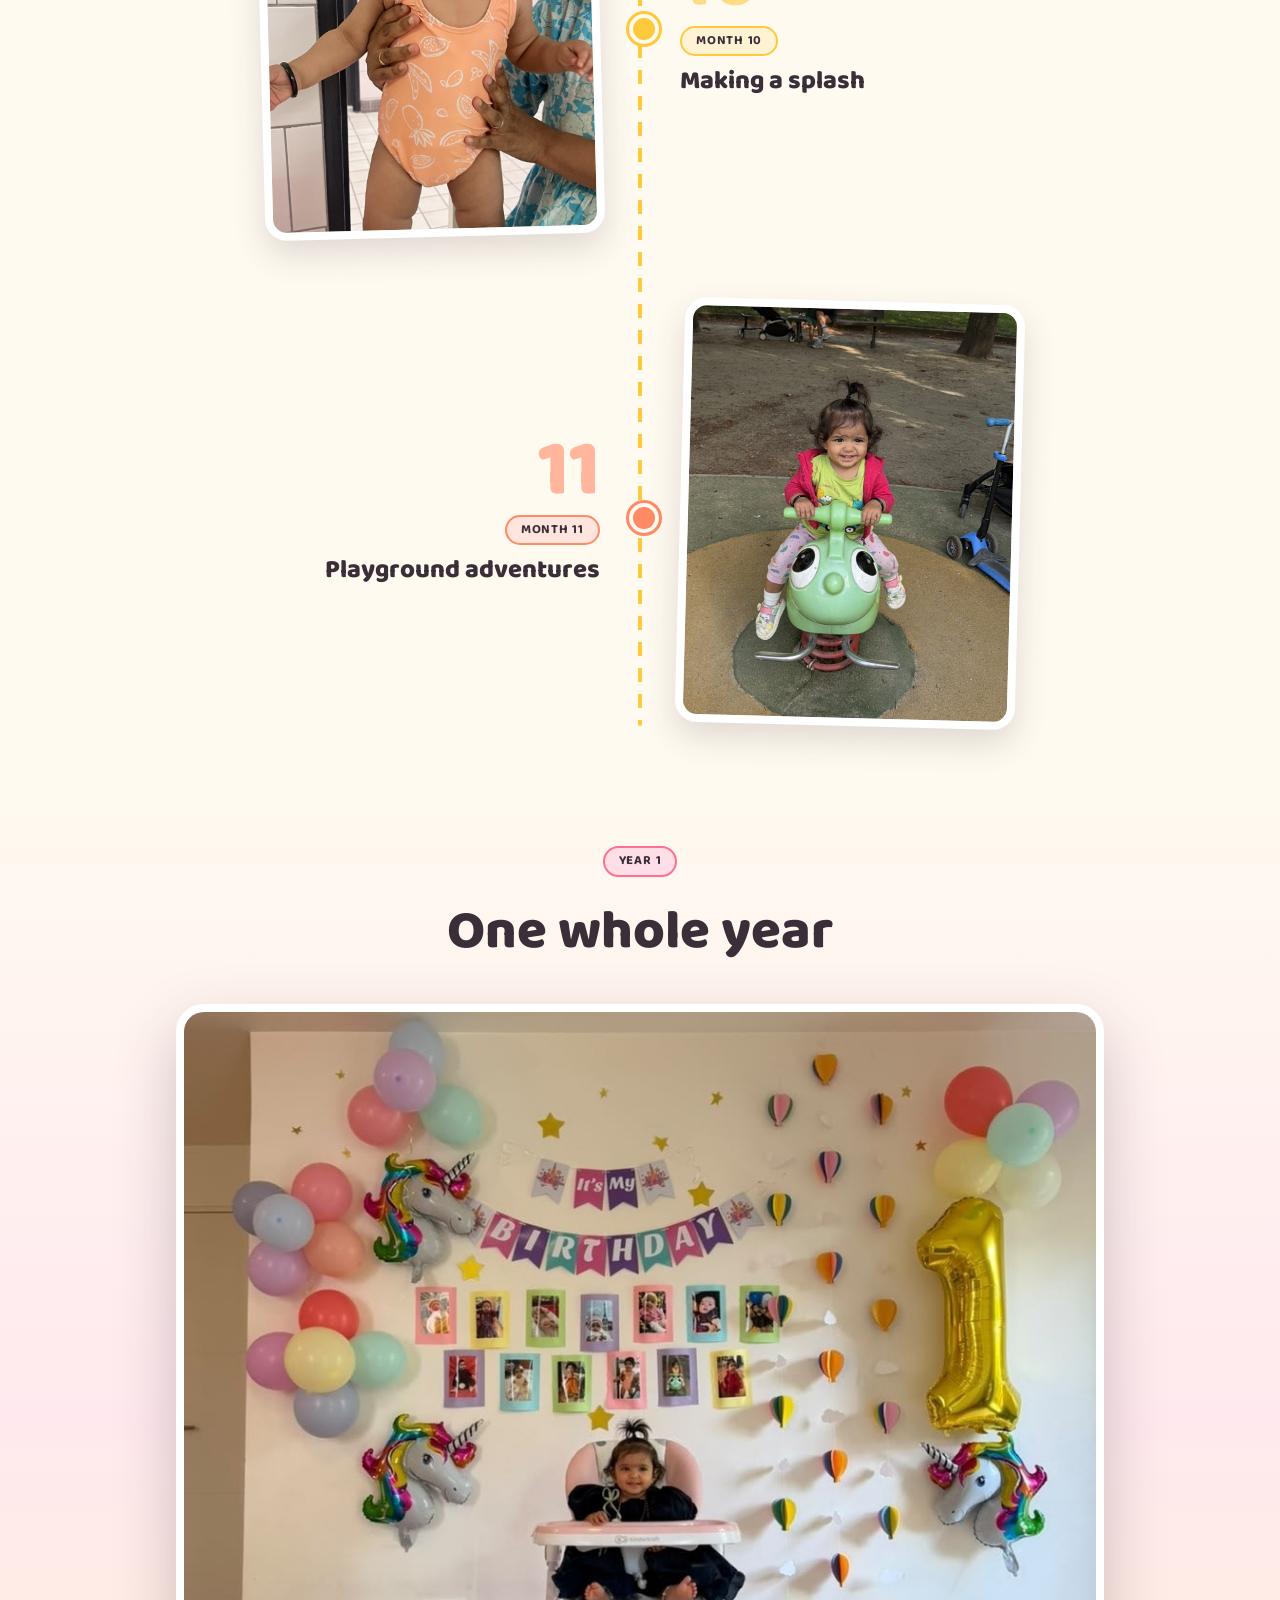
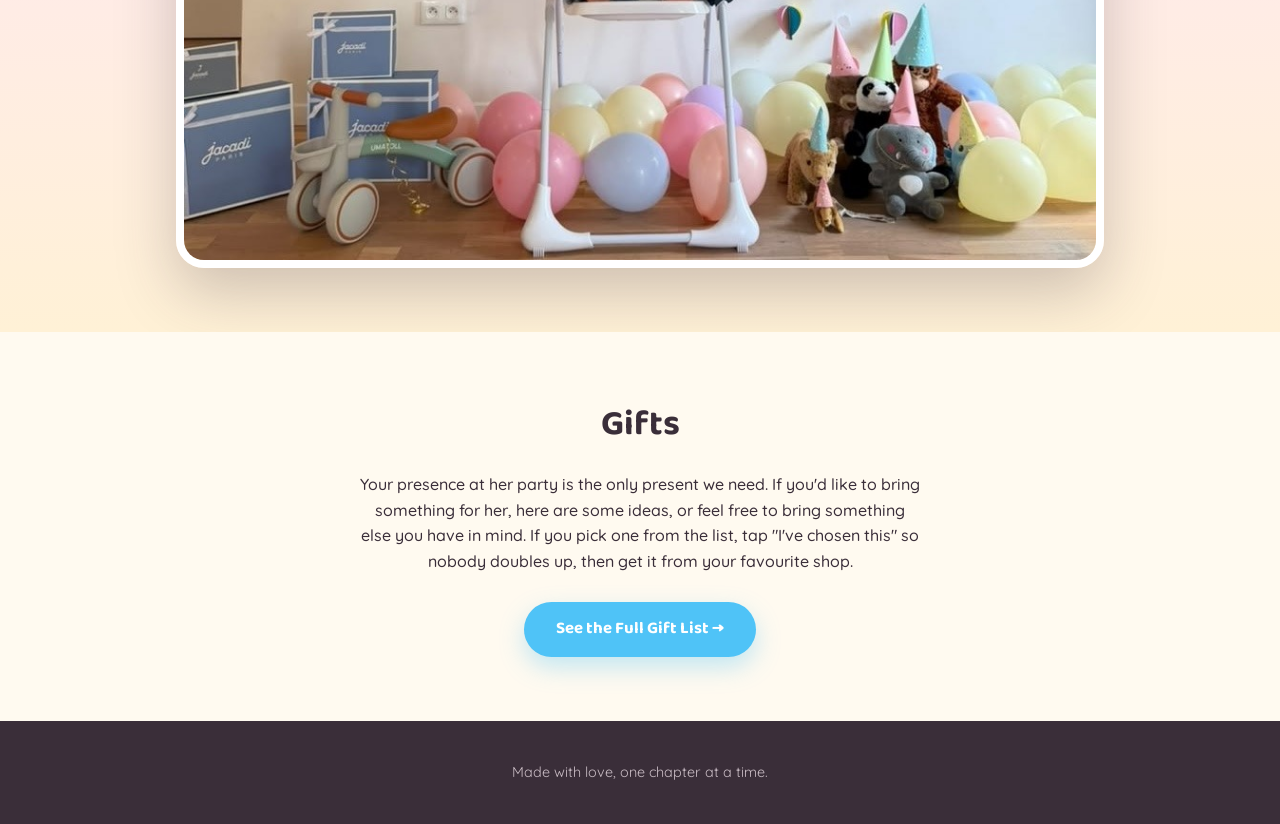
==== commit 47e10e60: "Add magic slate gift; intro invites guests to bring their own ideas Co-Authored-By: Claude Sonnet 5." ====
--- a/index.html
+++ b/index.html
@@ -85,7 +85,7 @@
     <p class="footer-sub">Made with love, one chapter at a time.</p>
   </footer>
 
-  <script src="content.js?v=15"></script>
+  <script src="content.js?v=16"></script>
   <script src="js/main.js?v=7"></script>
   <script src="js/to-top.js?v=1"></script>
 </body>
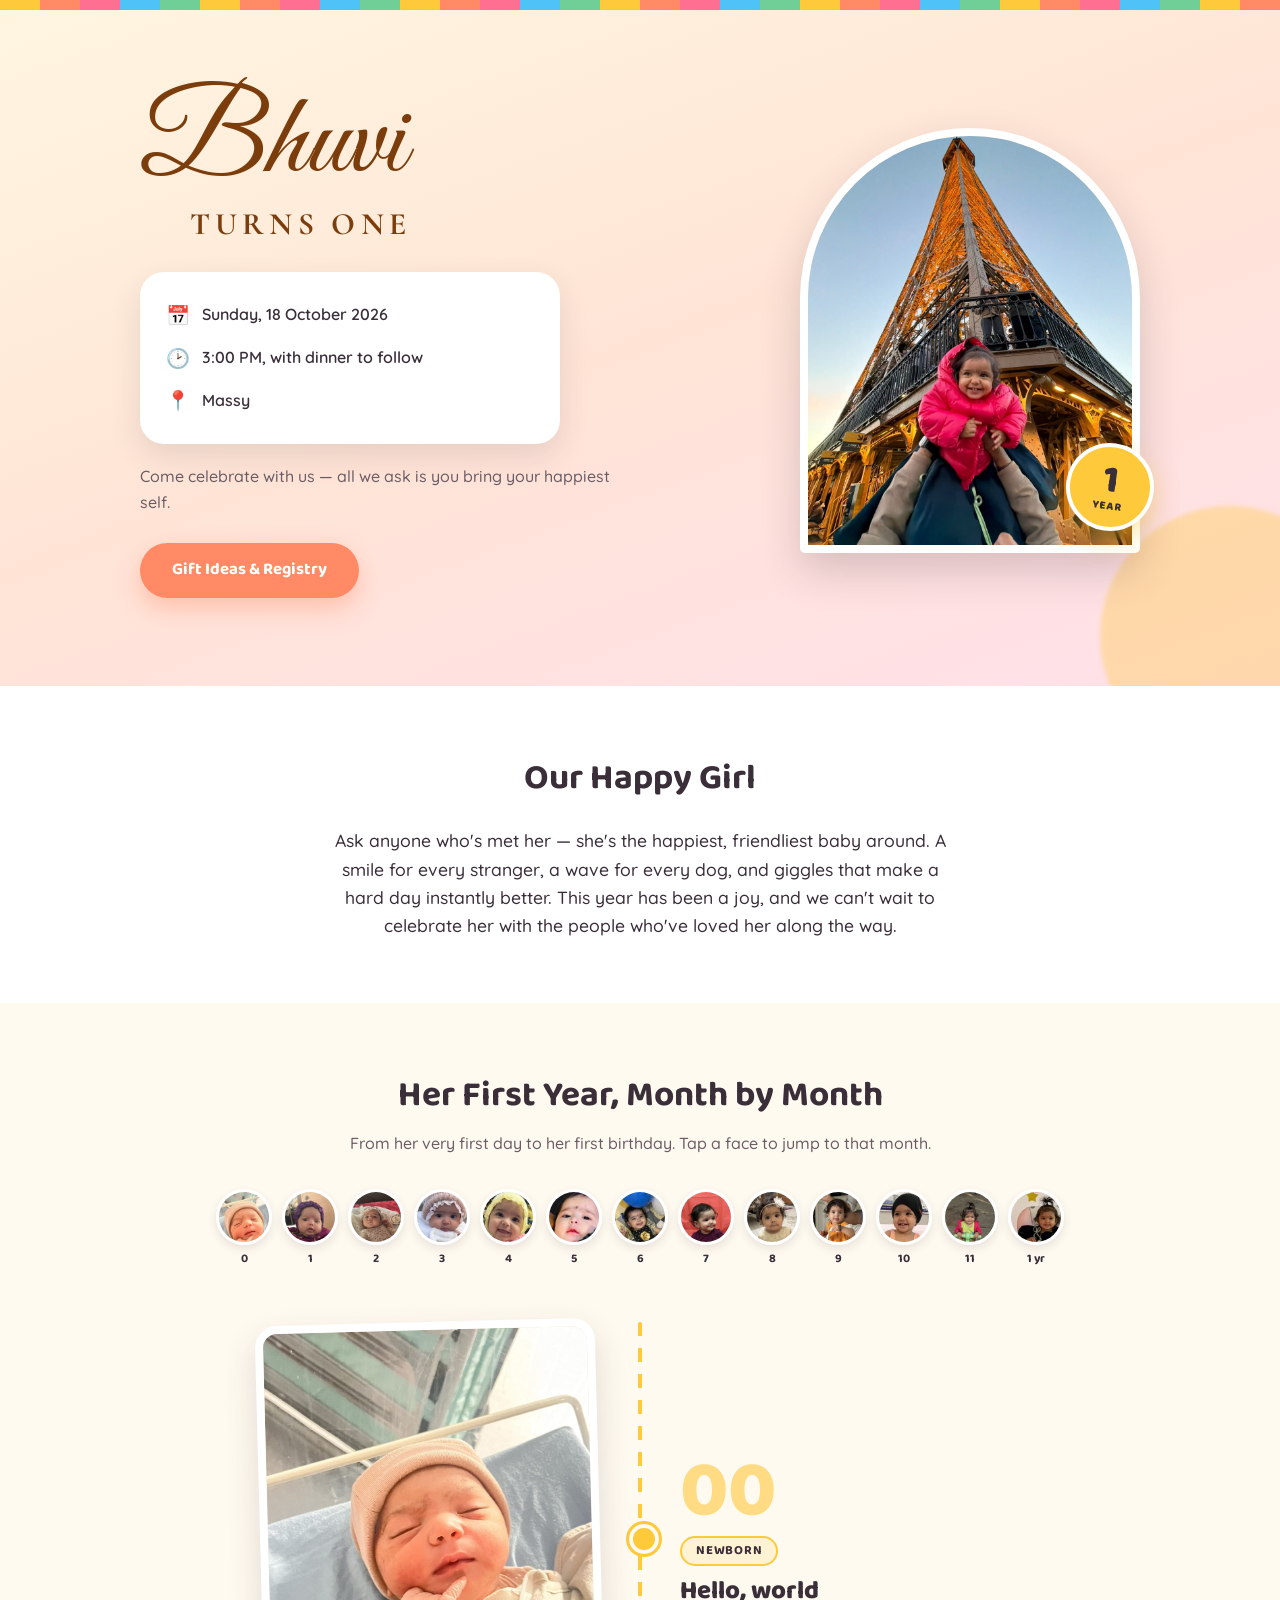
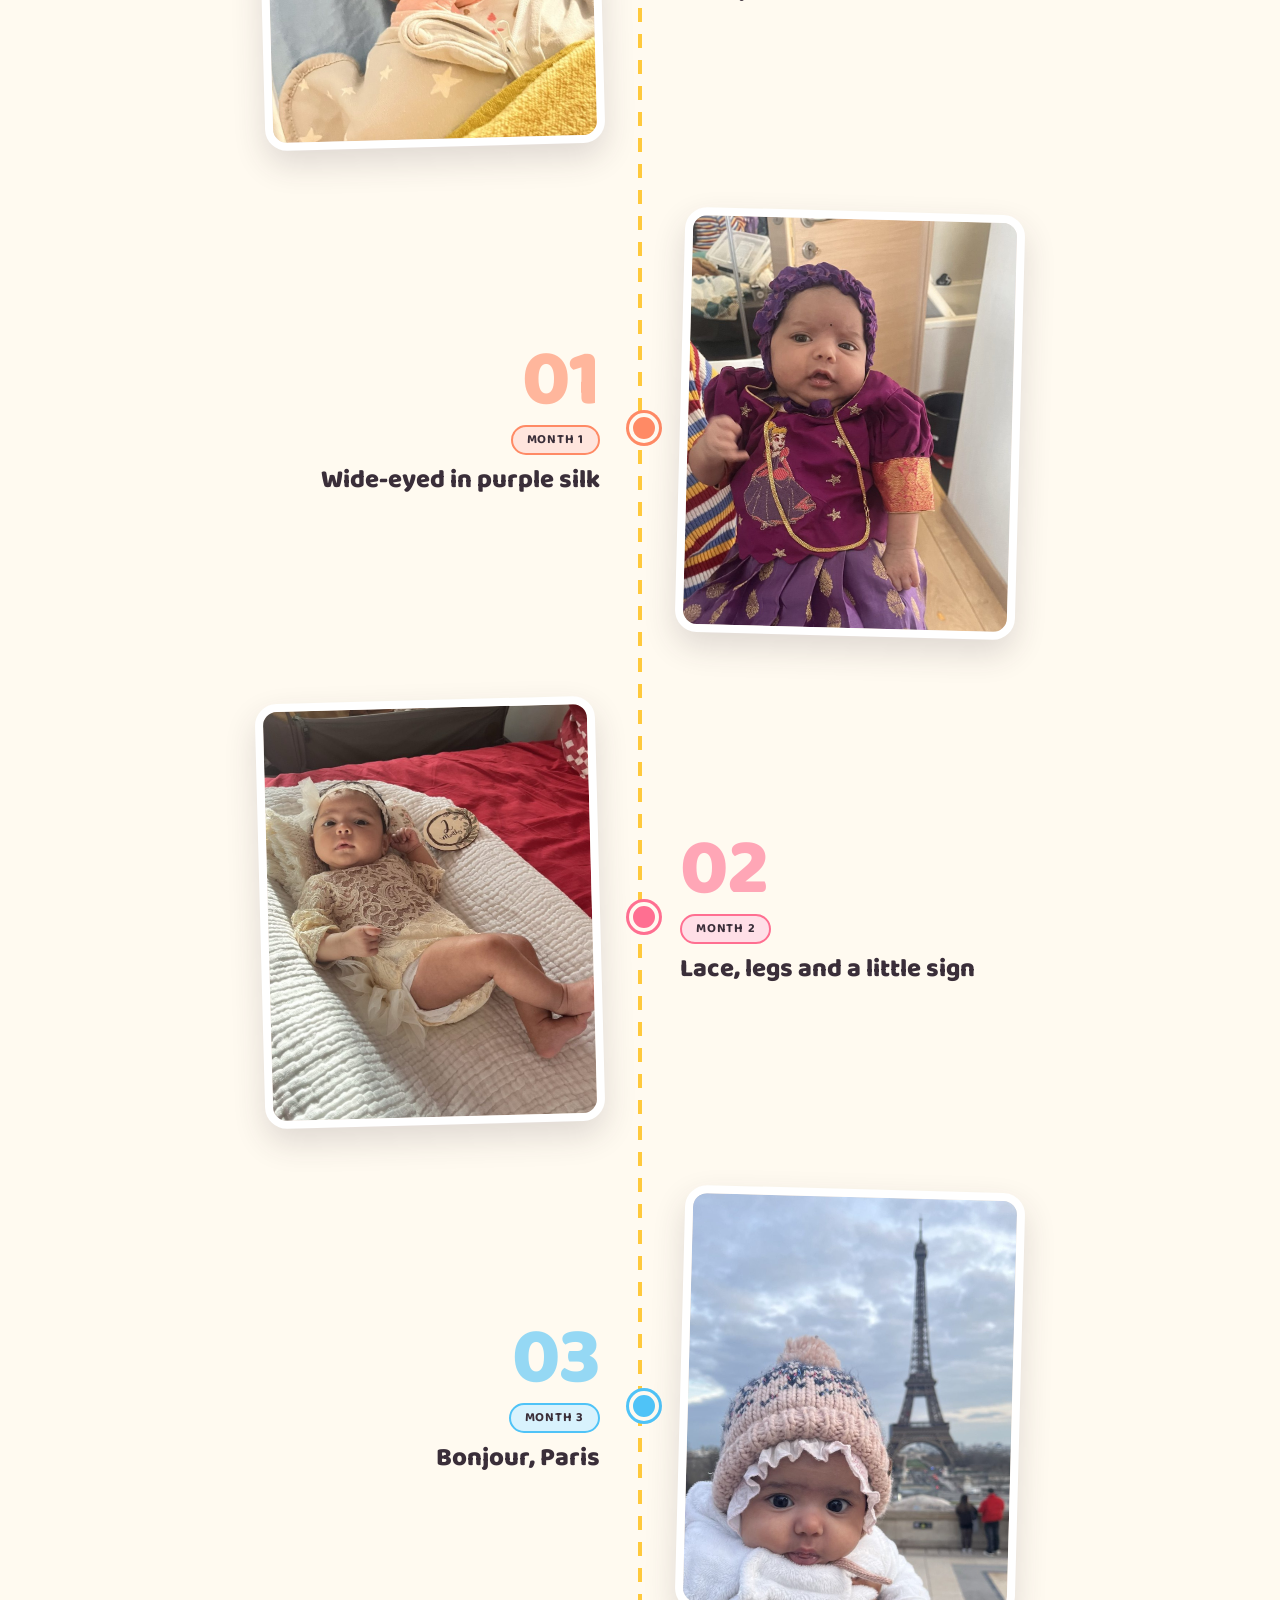
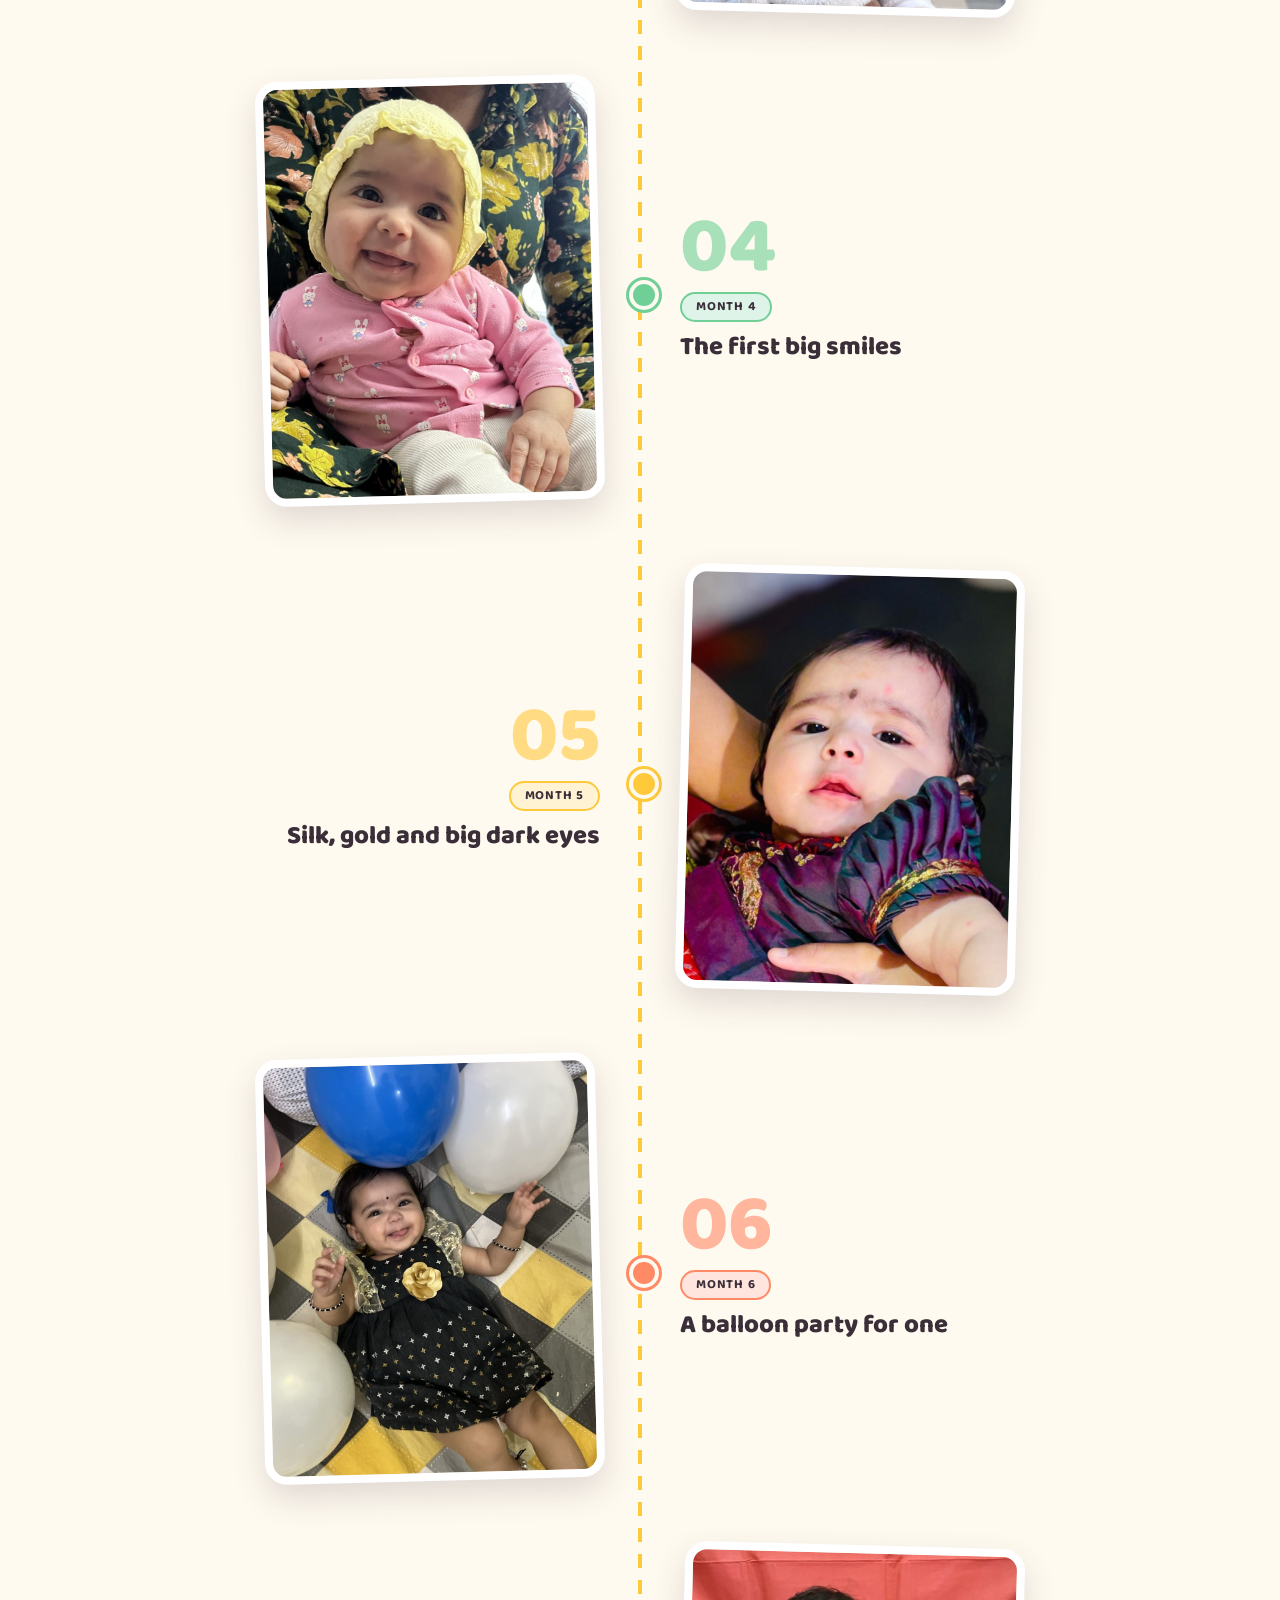
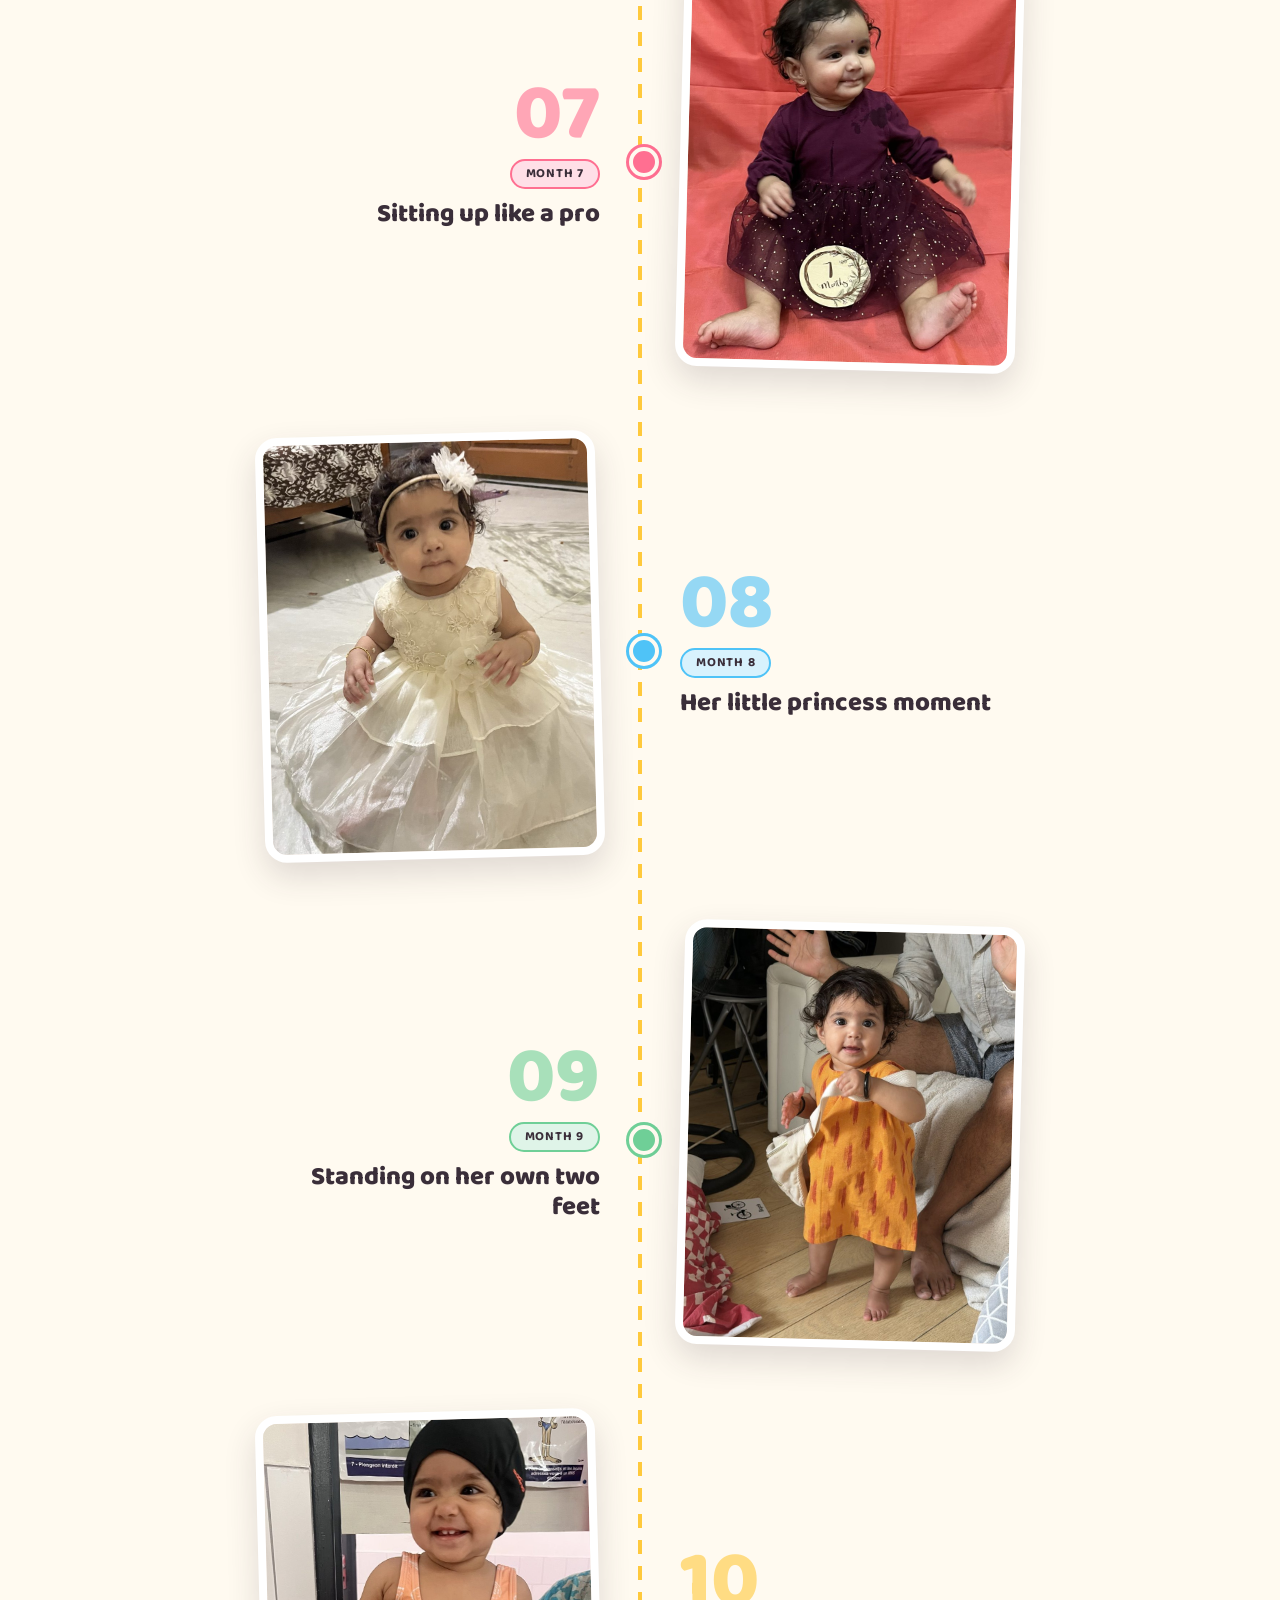
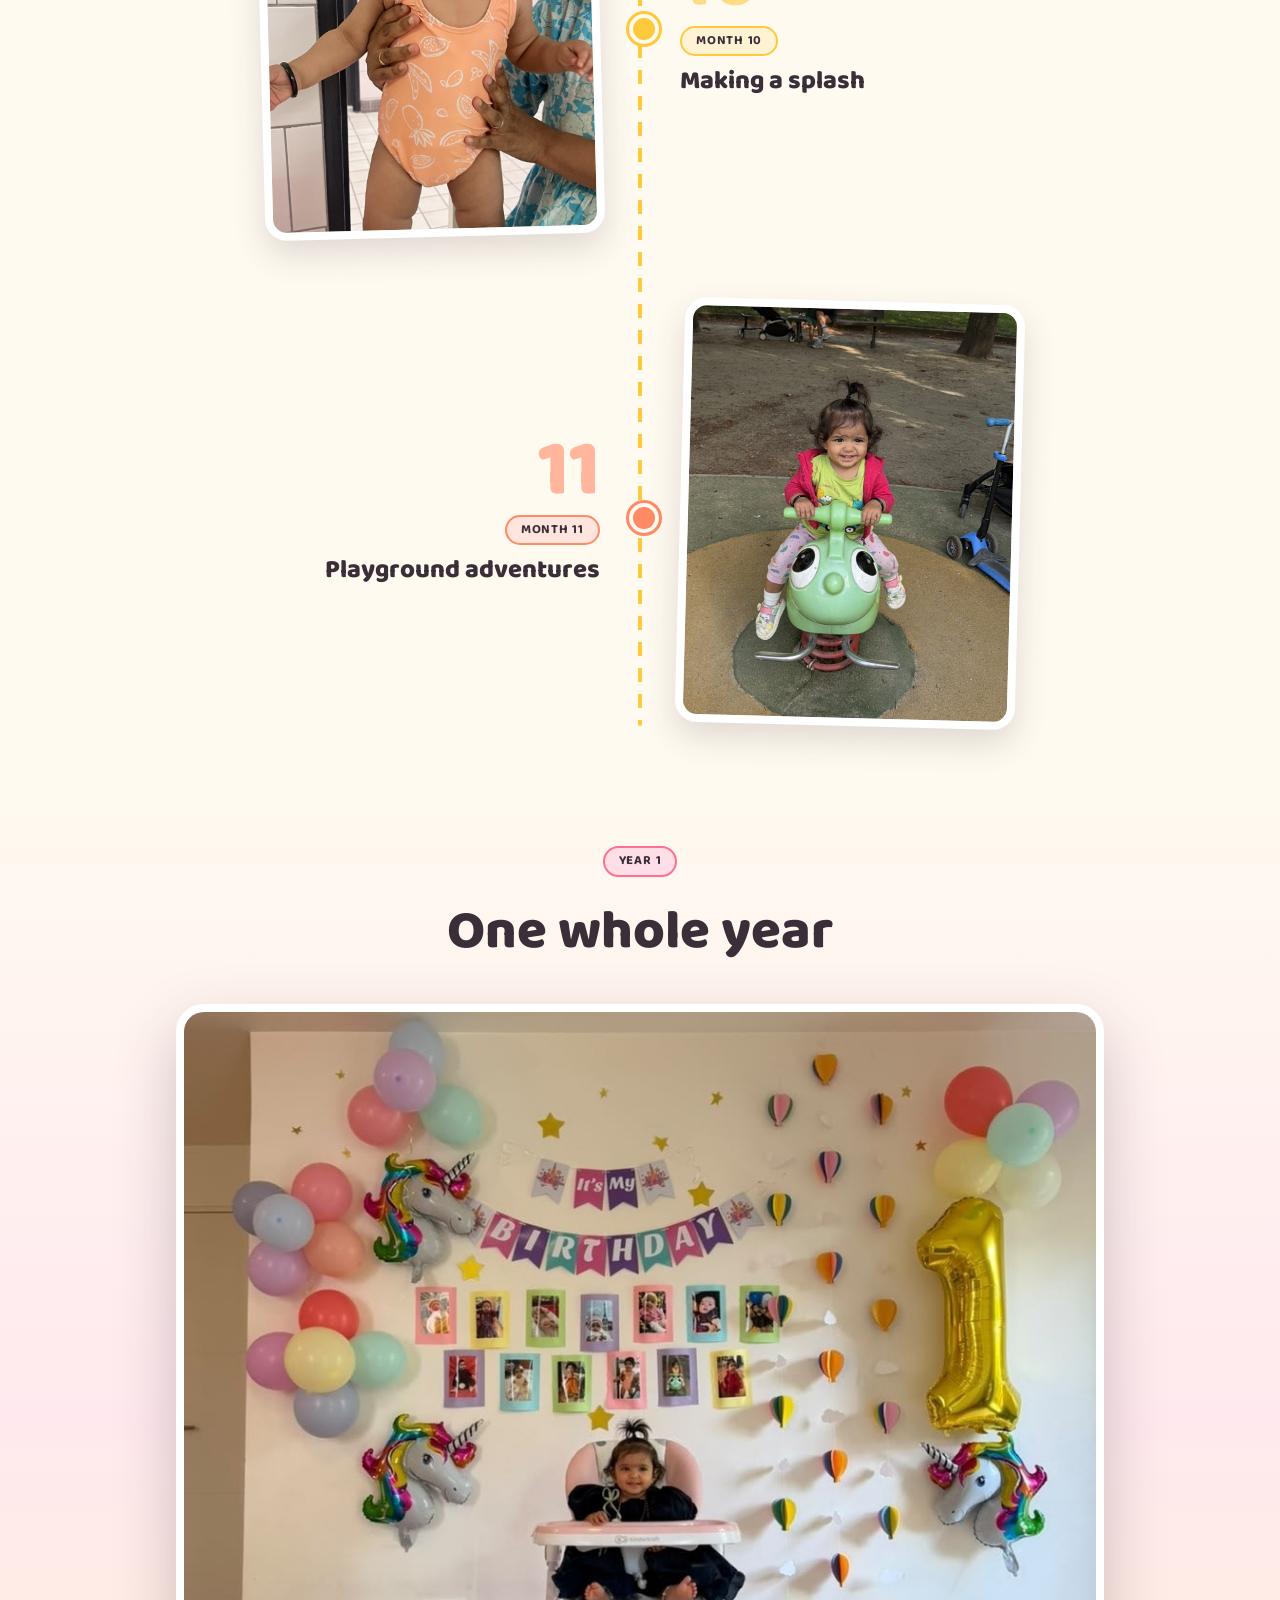
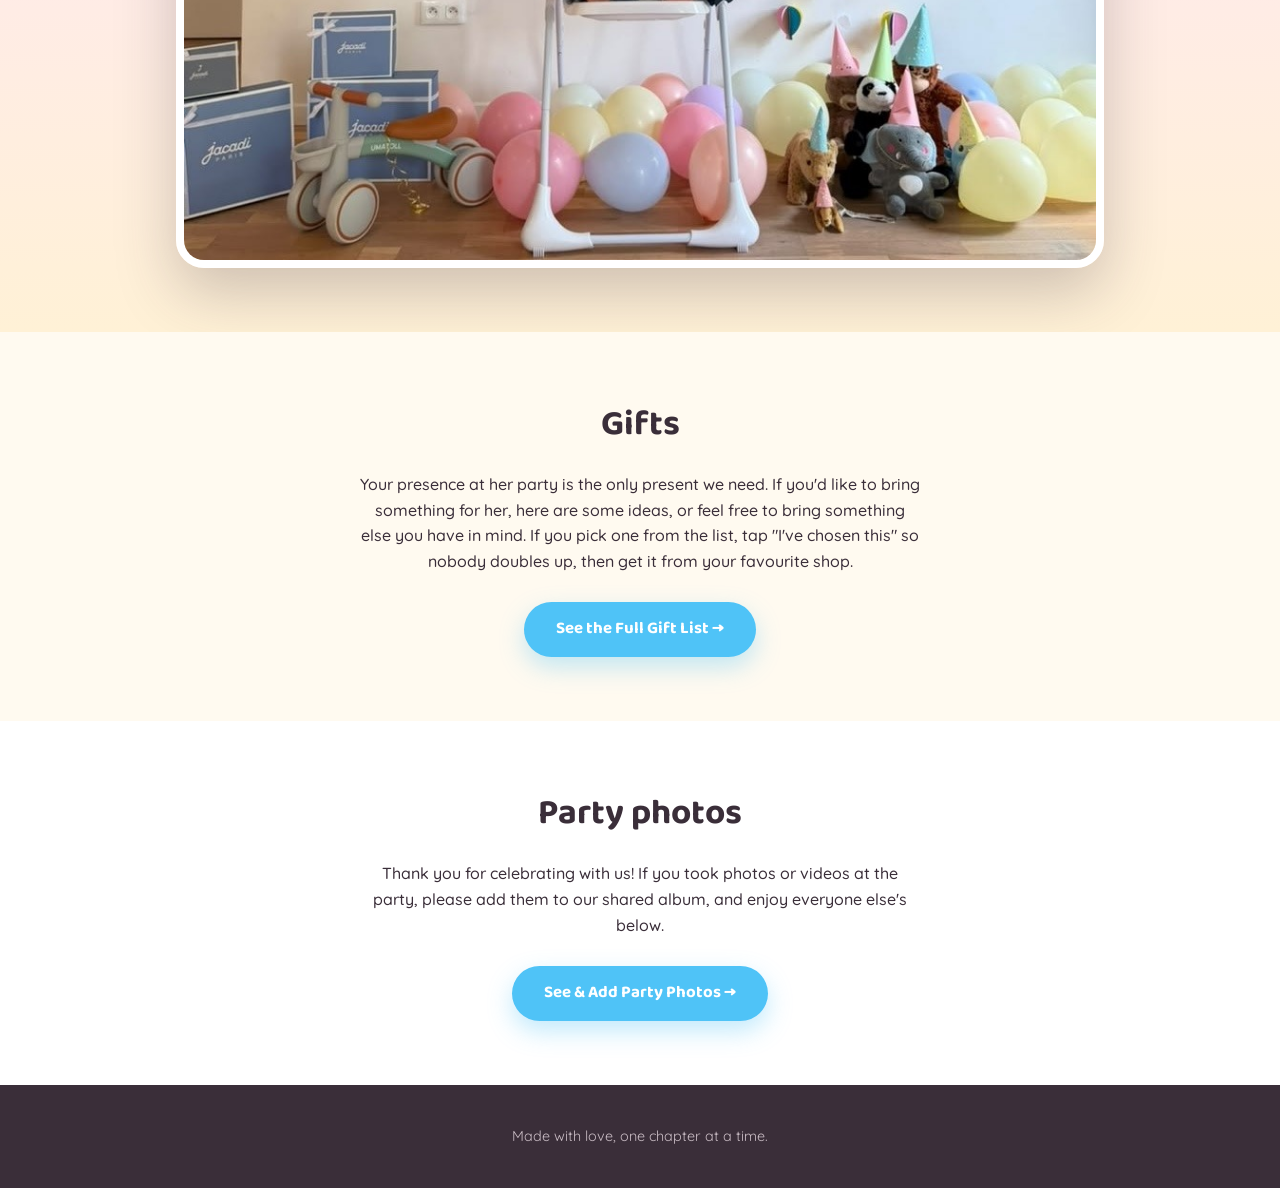
==== commit 160a8608: "Add Party photos page: add-photos button and embedded shared Drive folder Co-Authored-By: Claude Son" ====
--- a/index.html
+++ b/index.html
@@ -6,7 +6,7 @@
 <title>Bhuvi Tara's First Birthday</title>
 <link rel="preconnect" href="https://fonts.googleapis.com" />
 <link href="https://fonts.googleapis.com/css2?family=Baloo+2:wght@500;700;800&family=Quicksand:wght@400;500;600;700&family=Great+Vibes&family=Cormorant+Garamond:wght@700&display=swap" rel="stylesheet" />
-<link rel="stylesheet" href="css/style.css?v=12" />
+<link rel="stylesheet" href="css/style.css?v=13" />
 </head>
 <body>
 
@@ -79,14 +79,22 @@
       </div>
     </section>
 
+    <section class="section photos-teaser-section" id="photos">
+      <div class="section-inner">
+        <h2 id="photos-teaser-title"></h2>
+        <p class="gifts-intro" id="photos-teaser-intro"></p>
+        <a href="photos.html" class="cta-button cta-button-secondary">See &amp; Add Party Photos →</a>
+      </div>
+    </section>
+
   </main>
 
   <footer class="site-footer">
     <p class="footer-sub">Made with love, one chapter at a time.</p>
   </footer>
 
-  <script src="content.js?v=16"></script>
-  <script src="js/main.js?v=7"></script>
+  <script src="content.js?v=17"></script>
+  <script src="js/main.js?v=8"></script>
   <script src="js/to-top.js?v=1"></script>
 </body>
 </html>
--- a/css/style.css
+++ b/css/style.css
@@ -494,6 +494,27 @@
 /* ---------- Gifts ---------- */
 
 .gifts-teaser-section { background: var(--cream); }
+.photos-teaser-section { background: var(--white); }
+
+.photos-note {
+  max-width: 520px;
+  margin: 16px auto 0;
+  font-size: 0.95rem;
+  opacity: 0.8;
+}
+
+.photos-frame {
+  display: block;
+  width: 100%;
+  height: 75vh;
+  min-height: 420px;
+  border: 0;
+  border-radius: 16px;
+  background: var(--white);
+  box-shadow: 0 10px 24px var(--shadow);
+}
+
+.photos-fallback { margin-top: 14px; text-align: center; font-size: 0.95rem; }
 
 .gifts-intro {
   max-width: 560px;
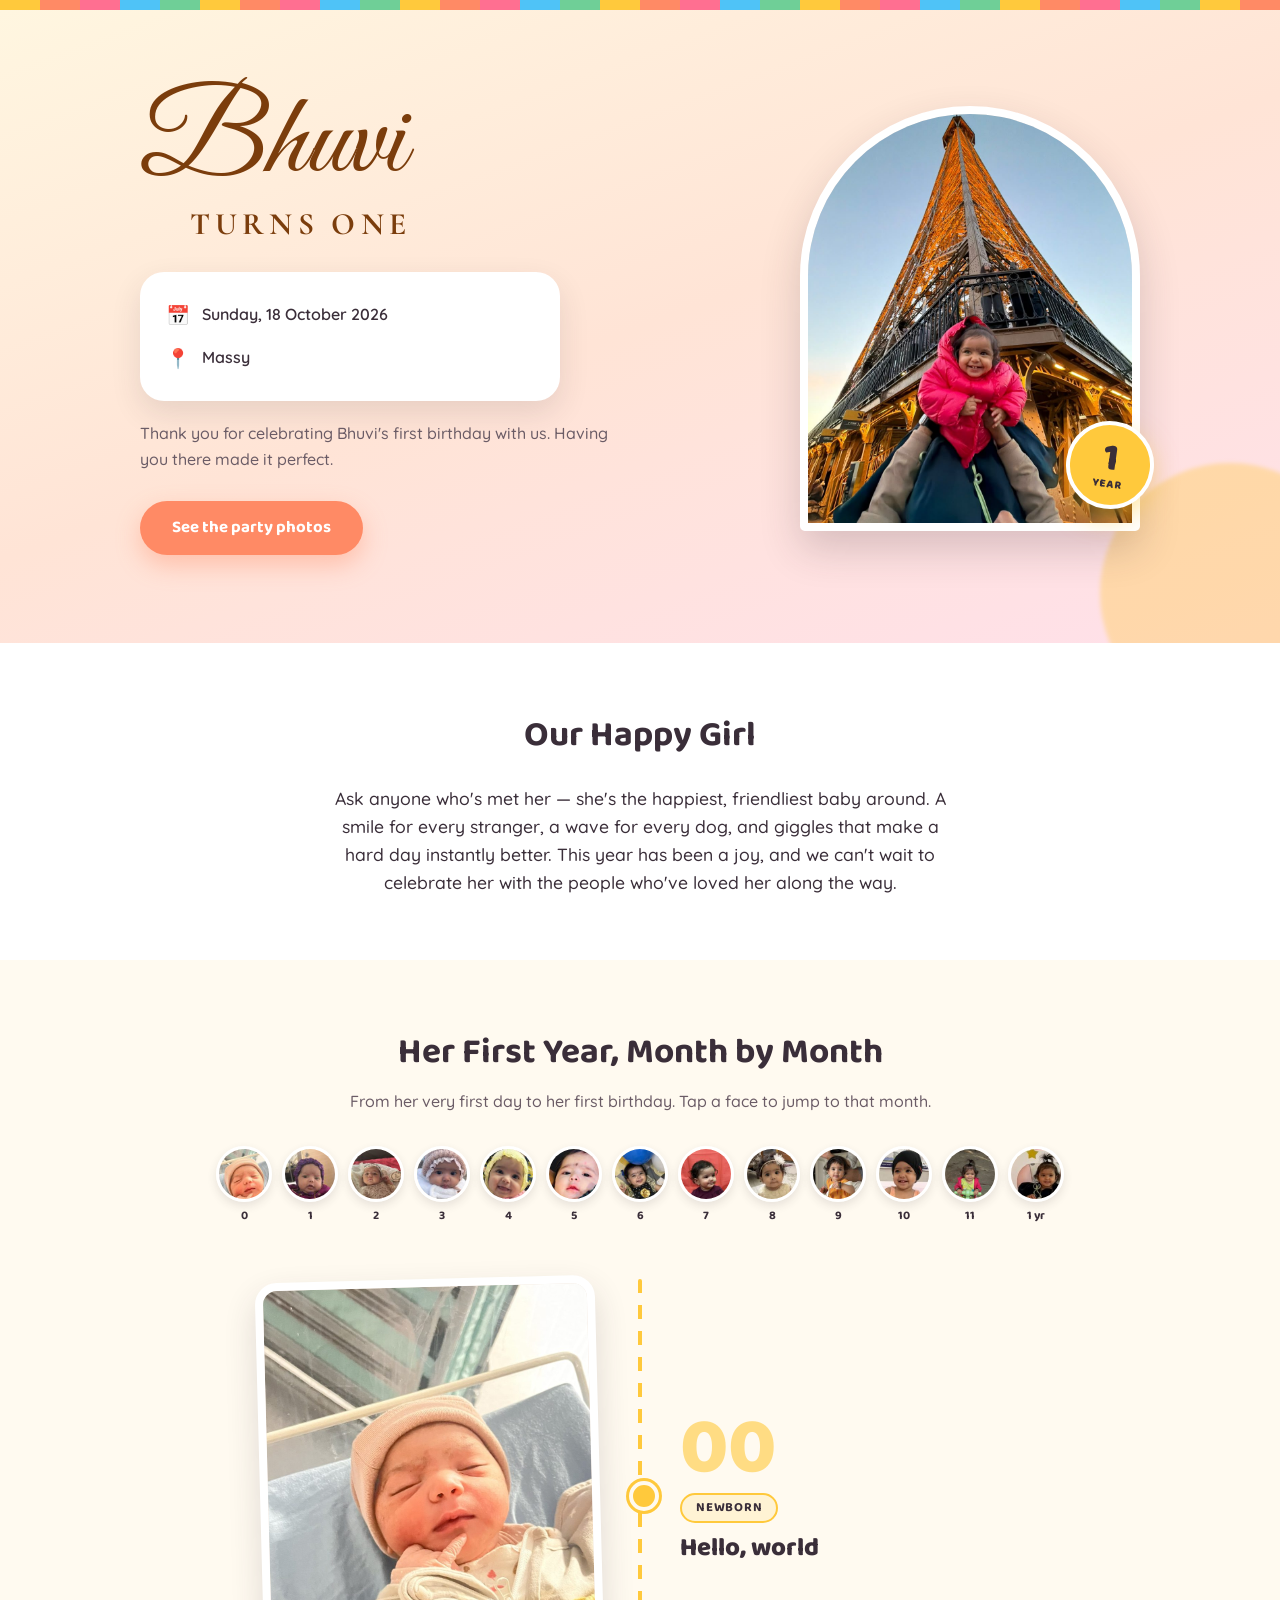
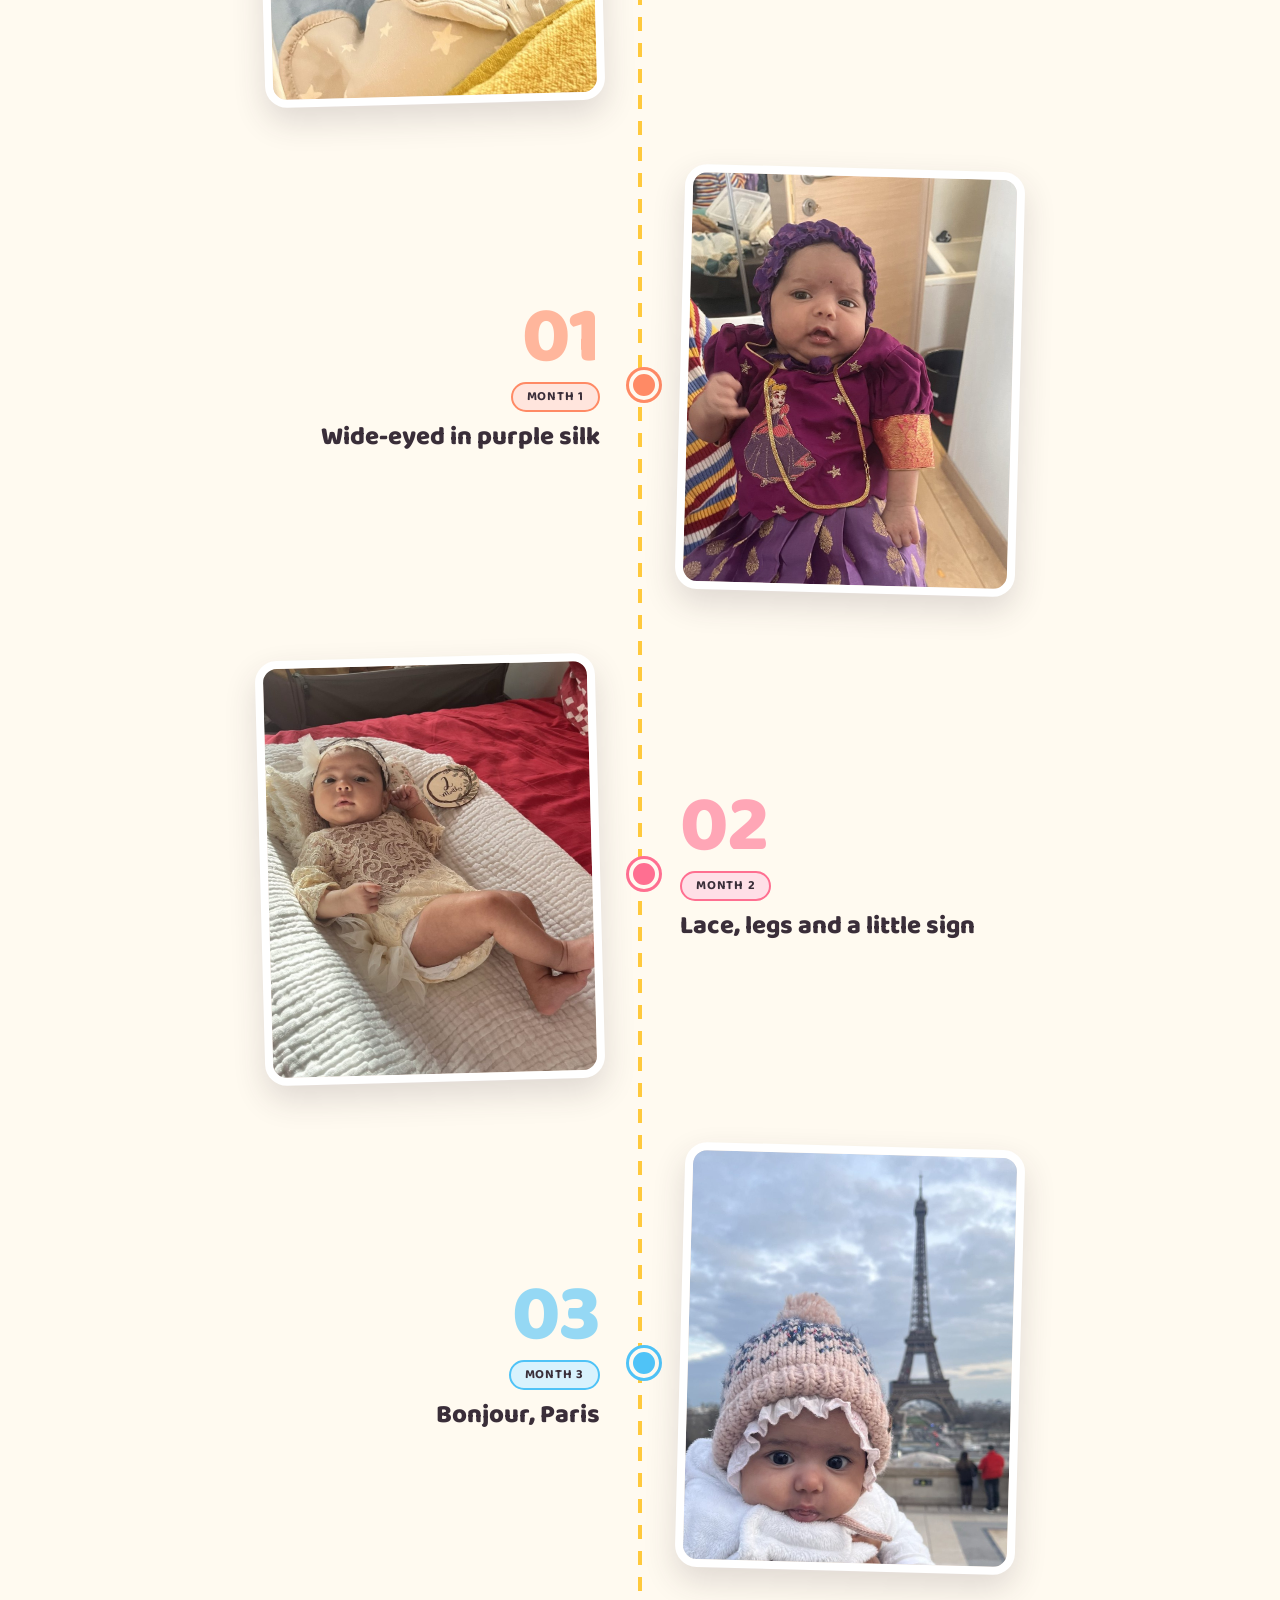
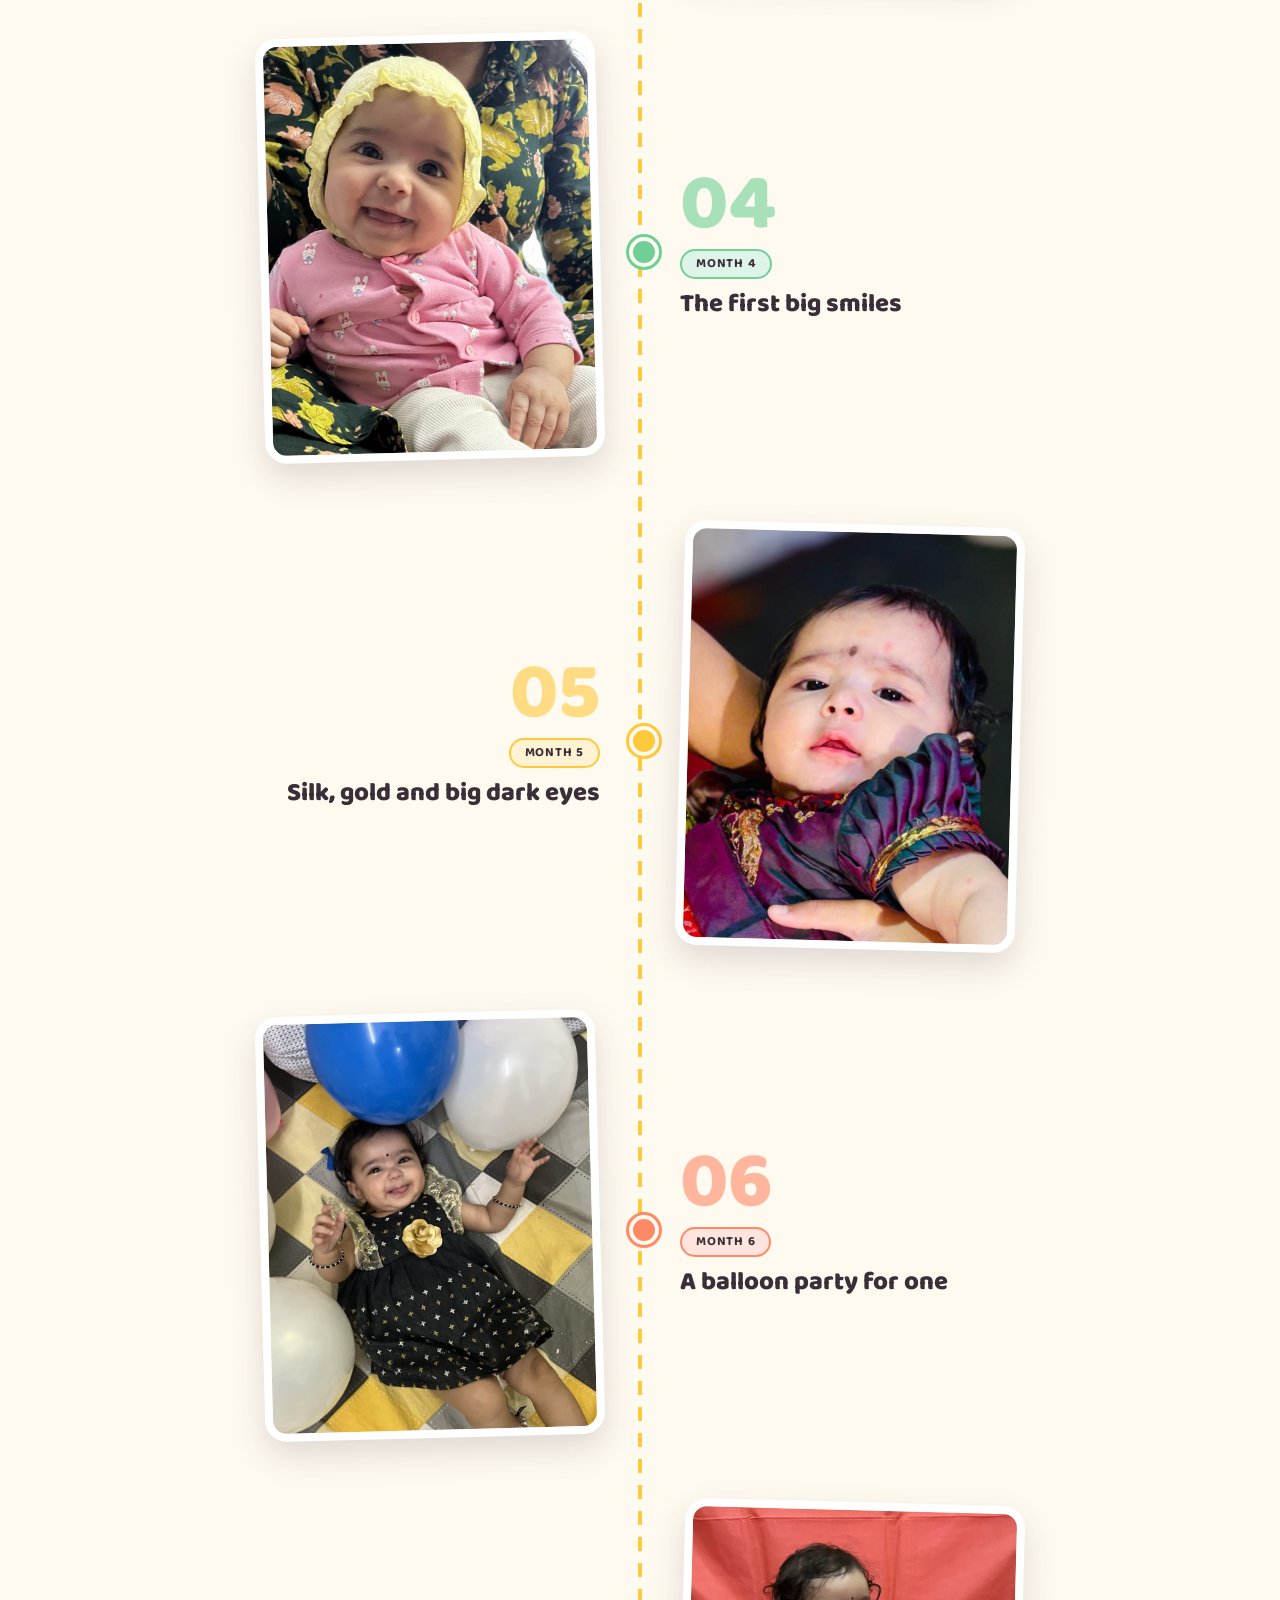
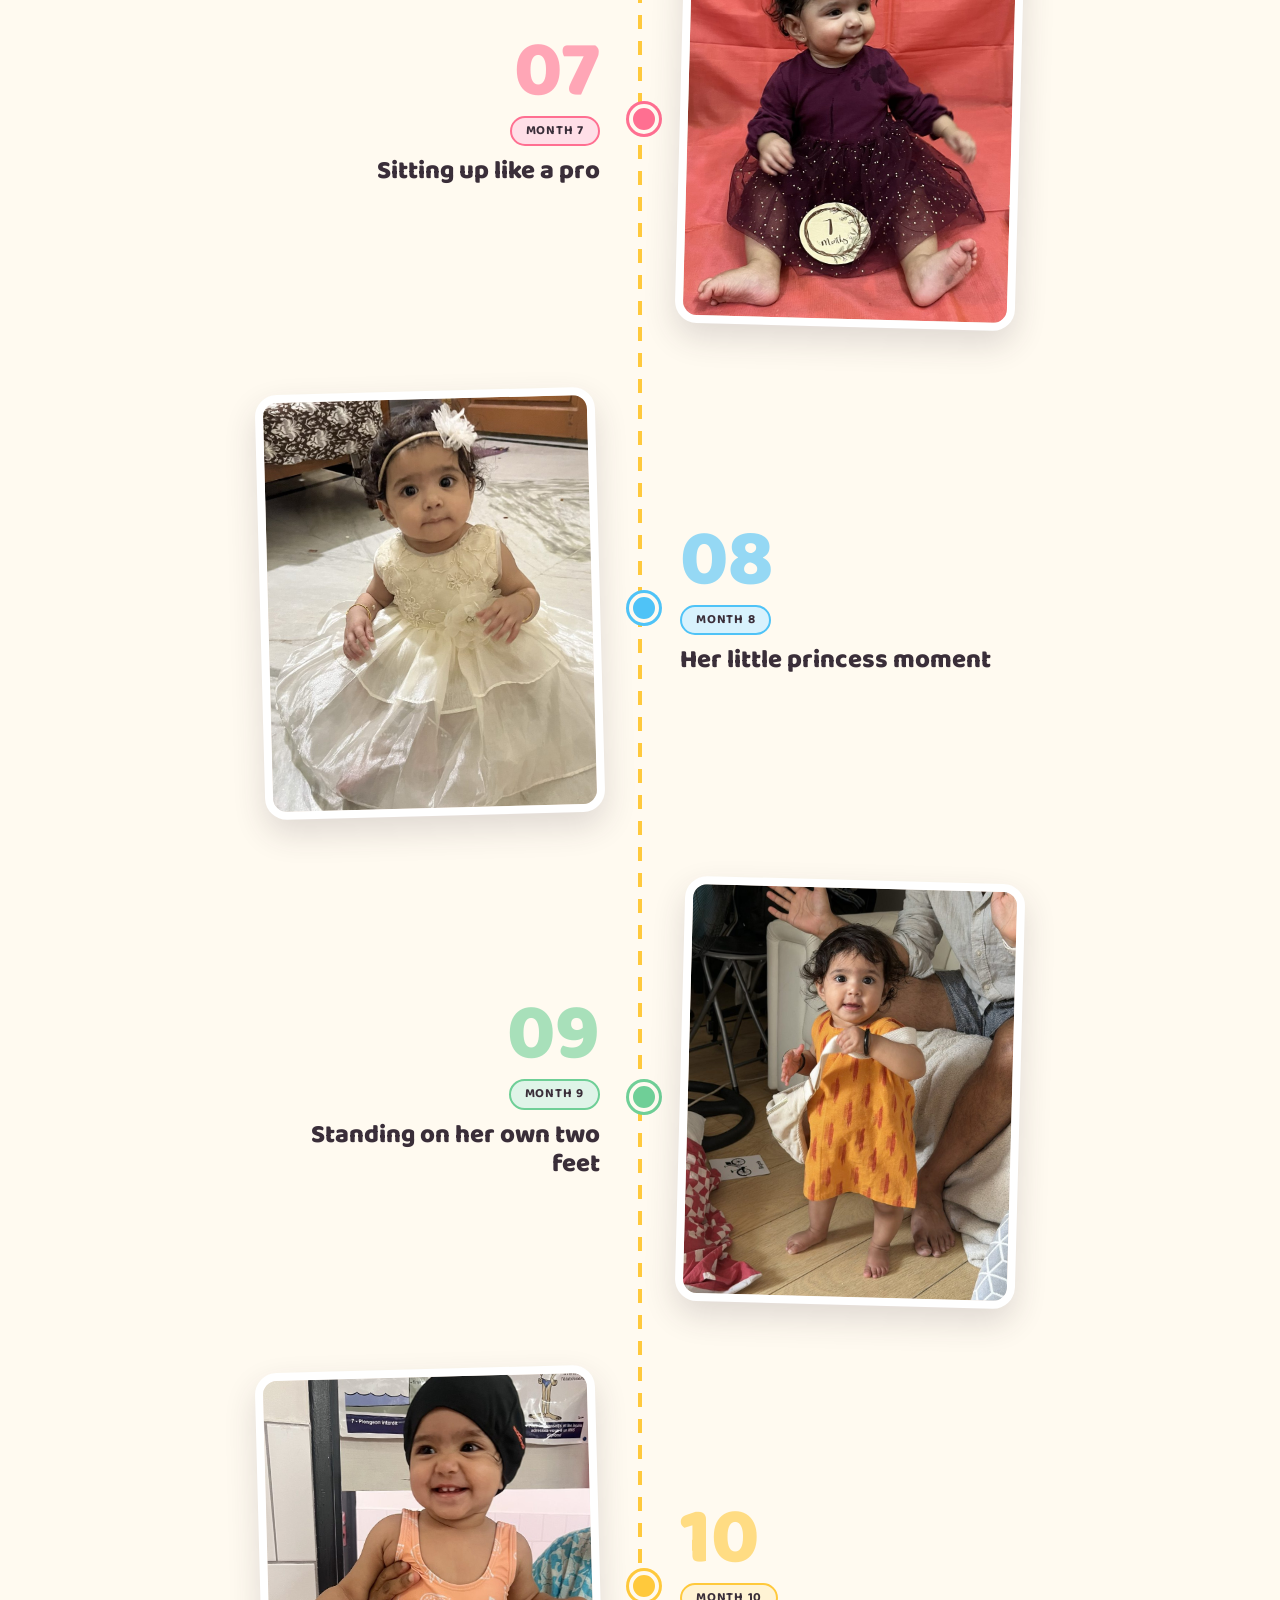
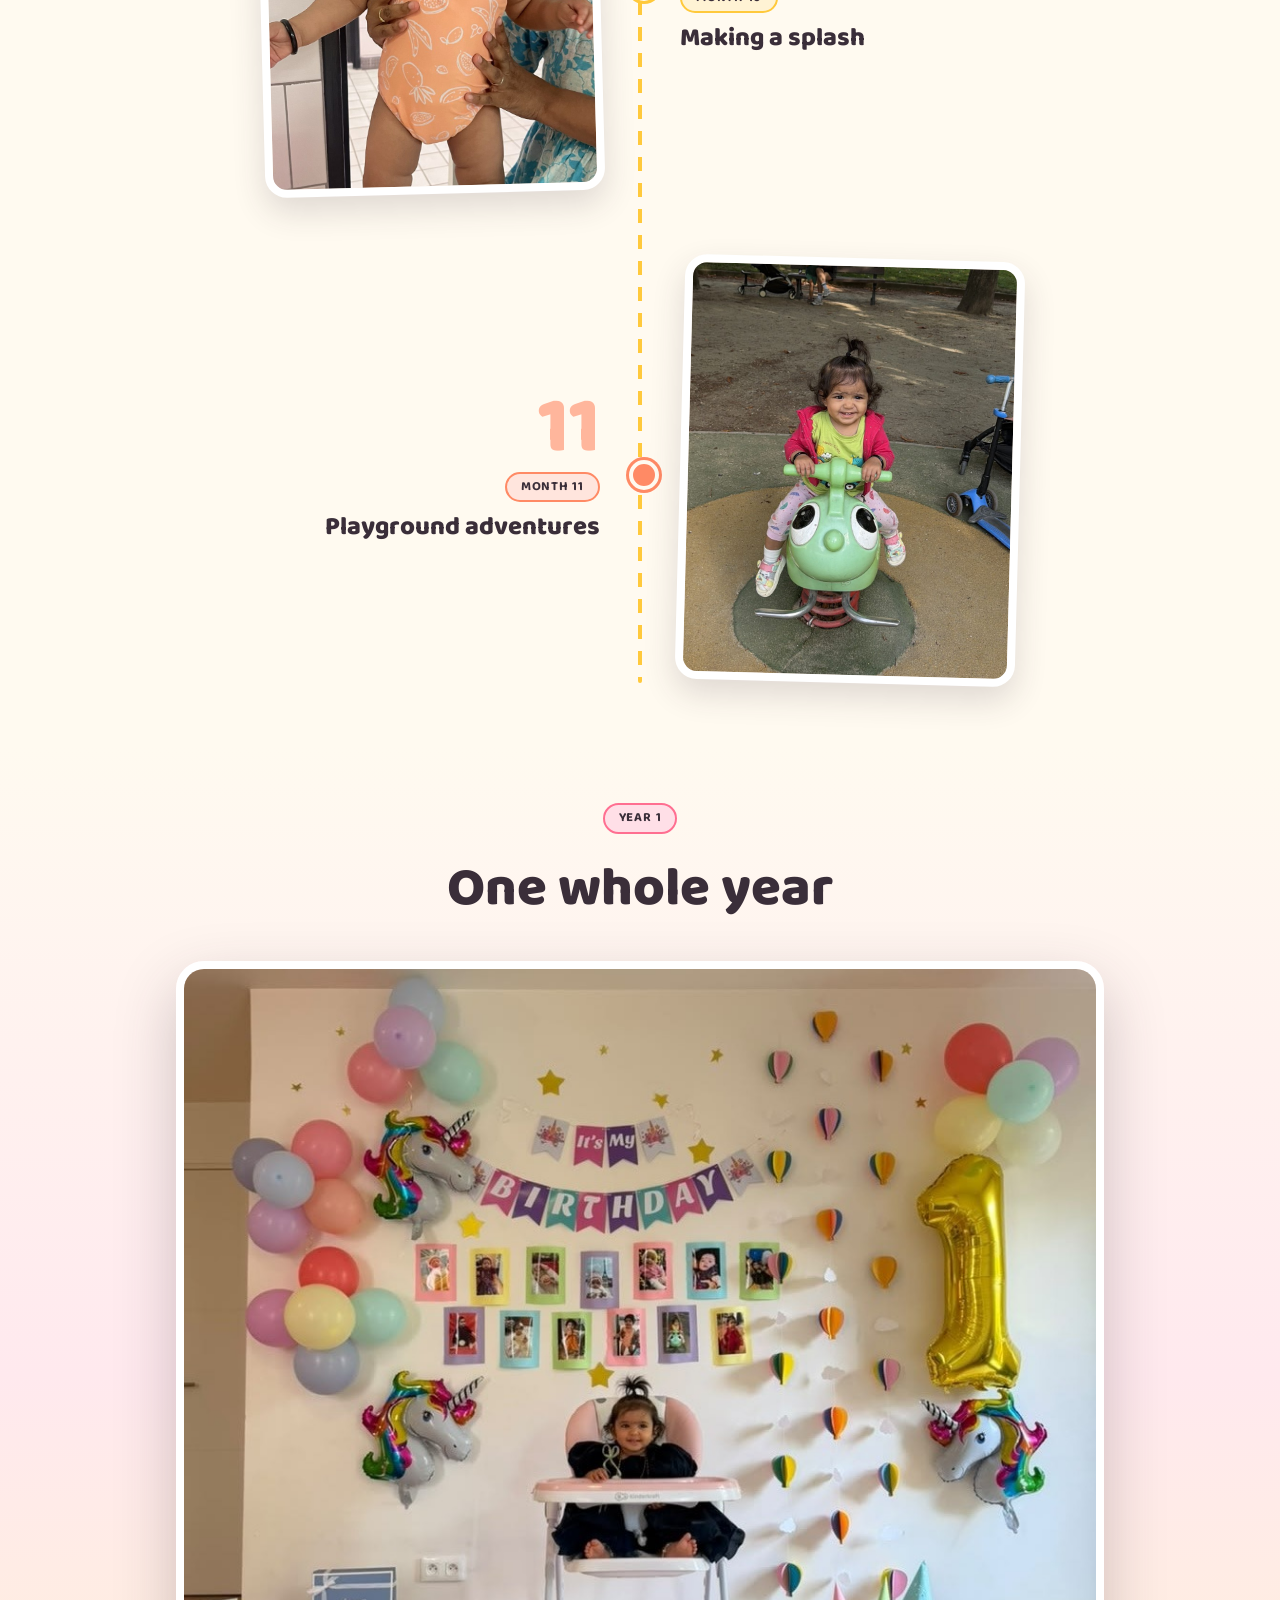
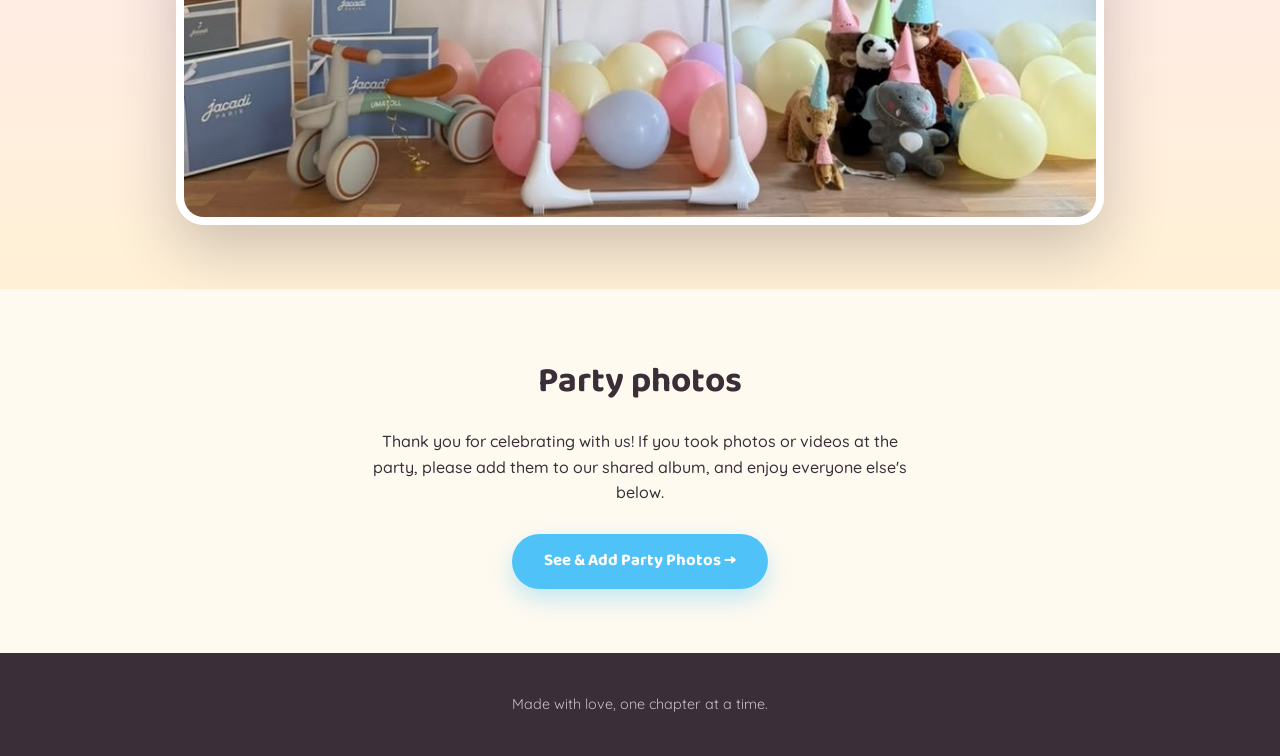
==== commit 56470735: "Post-party homepage: thank-you note, photos button, drop gifts teaser Co-Authored-By: Claude Sonnet " ====
--- a/index.html
+++ b/index.html
@@ -6,7 +6,7 @@
 <title>Bhuvi Tara's First Birthday</title>
 <link rel="preconnect" href="https://fonts.googleapis.com" />
 <link href="https://fonts.googleapis.com/css2?family=Baloo+2:wght@500;700;800&family=Quicksand:wght@400;500;600;700&family=Great+Vibes&family=Cormorant+Garamond:wght@700&display=swap" rel="stylesheet" />
-<link rel="stylesheet" href="css/style.css?v=13" />
+<link rel="stylesheet" href="css/style.css?v=14" />
 </head>
 <body>
 
@@ -31,11 +31,10 @@
         </h1>
         <div class="party-card" id="party-card">
           <div class="party-row"><span class="party-icon">📅</span><span id="party-date"></span></div>
-          <div class="party-row"><span class="party-icon">🕑</span><span id="party-time"></span></div>
           <div class="party-row"><span class="party-icon">📍</span><span id="party-location"></span></div>
         </div>
         <p class="party-note" id="party-note"></p>
-        <a href="gifts.html" class="cta-button">Gift Ideas &amp; Registry</a>
+        <a href="photos.html" class="cta-button">See the party photos</a>
       </div>
     </div>
     <div class="hero-blob" aria-hidden="true"></div>
@@ -71,14 +70,6 @@
       </figure>
     </section>
 
-    <section class="section gifts-teaser-section" id="gifts">
-      <div class="section-inner">
-        <h2>Gifts</h2>
-        <p class="gifts-intro" id="gifts-intro"></p>
-        <a href="gifts.html" class="cta-button cta-button-secondary">See the Full Gift List →</a>
-      </div>
-    </section>
-
     <section class="section photos-teaser-section" id="photos">
       <div class="section-inner">
         <h2 id="photos-teaser-title"></h2>
@@ -93,8 +84,8 @@
     <p class="footer-sub">Made with love, one chapter at a time.</p>
   </footer>
 
-  <script src="content.js?v=17"></script>
-  <script src="js/main.js?v=8"></script>
+  <script src="content.js?v=18"></script>
+  <script src="js/main.js?v=9"></script>
   <script src="js/to-top.js?v=1"></script>
 </body>
 </html>
--- a/css/style.css
+++ b/css/style.css
@@ -493,8 +493,7 @@
 
 /* ---------- Gifts ---------- */
 
-.gifts-teaser-section { background: var(--cream); }
-.photos-teaser-section { background: var(--white); }
+.photos-teaser-section { background: var(--cream); }
 
 .photos-note {
   max-width: 520px;
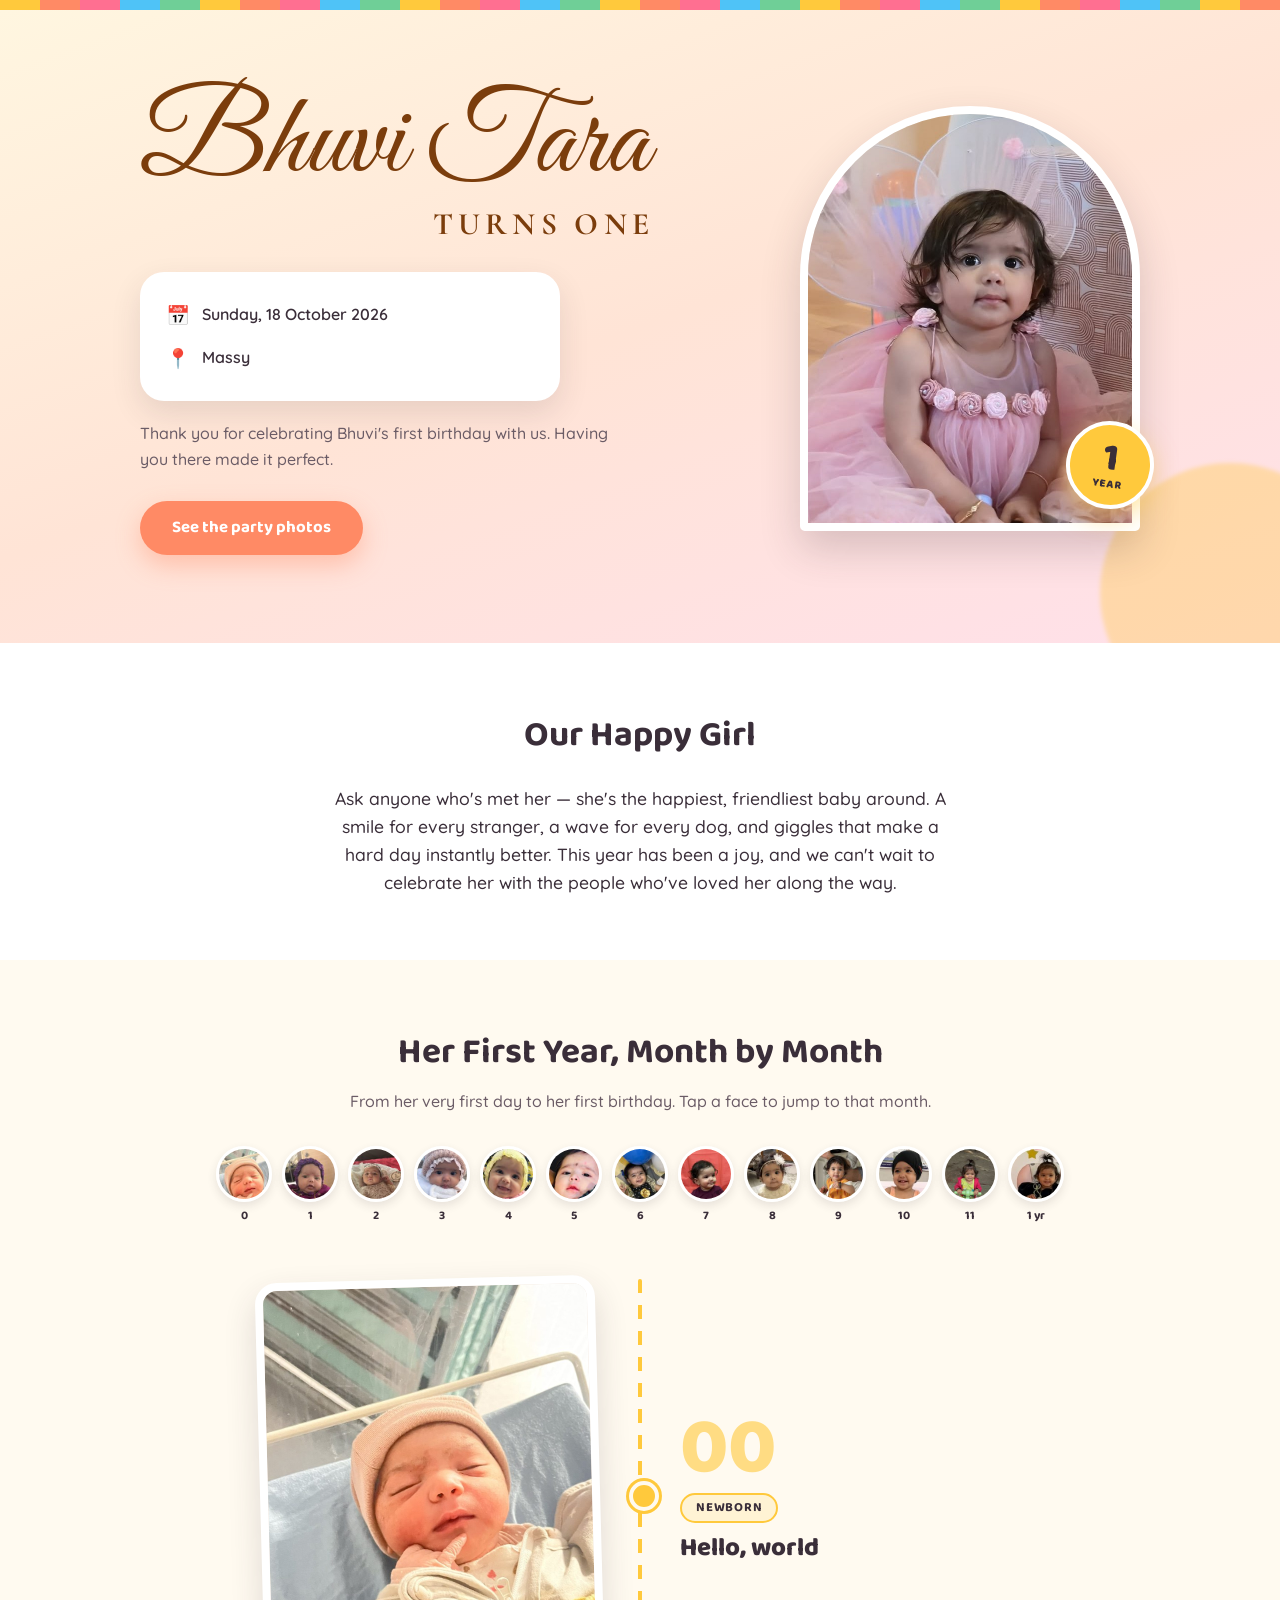
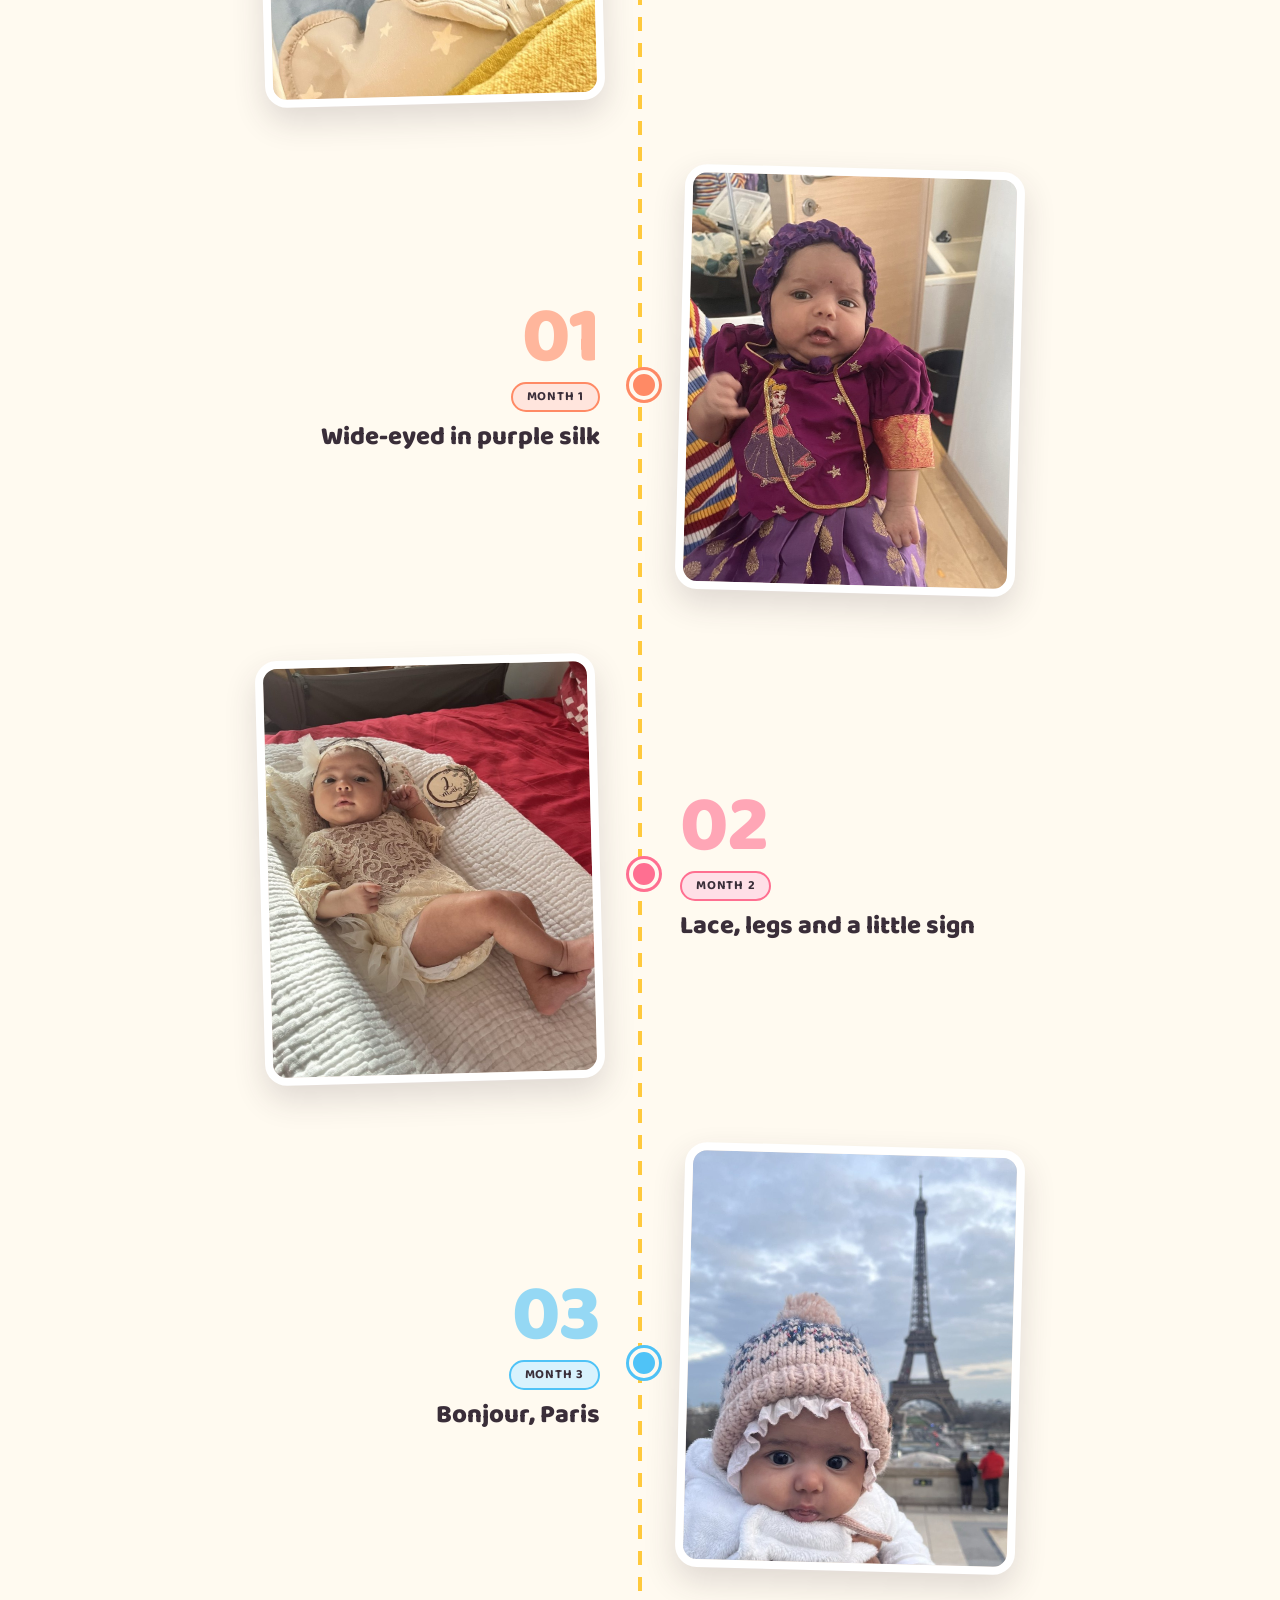
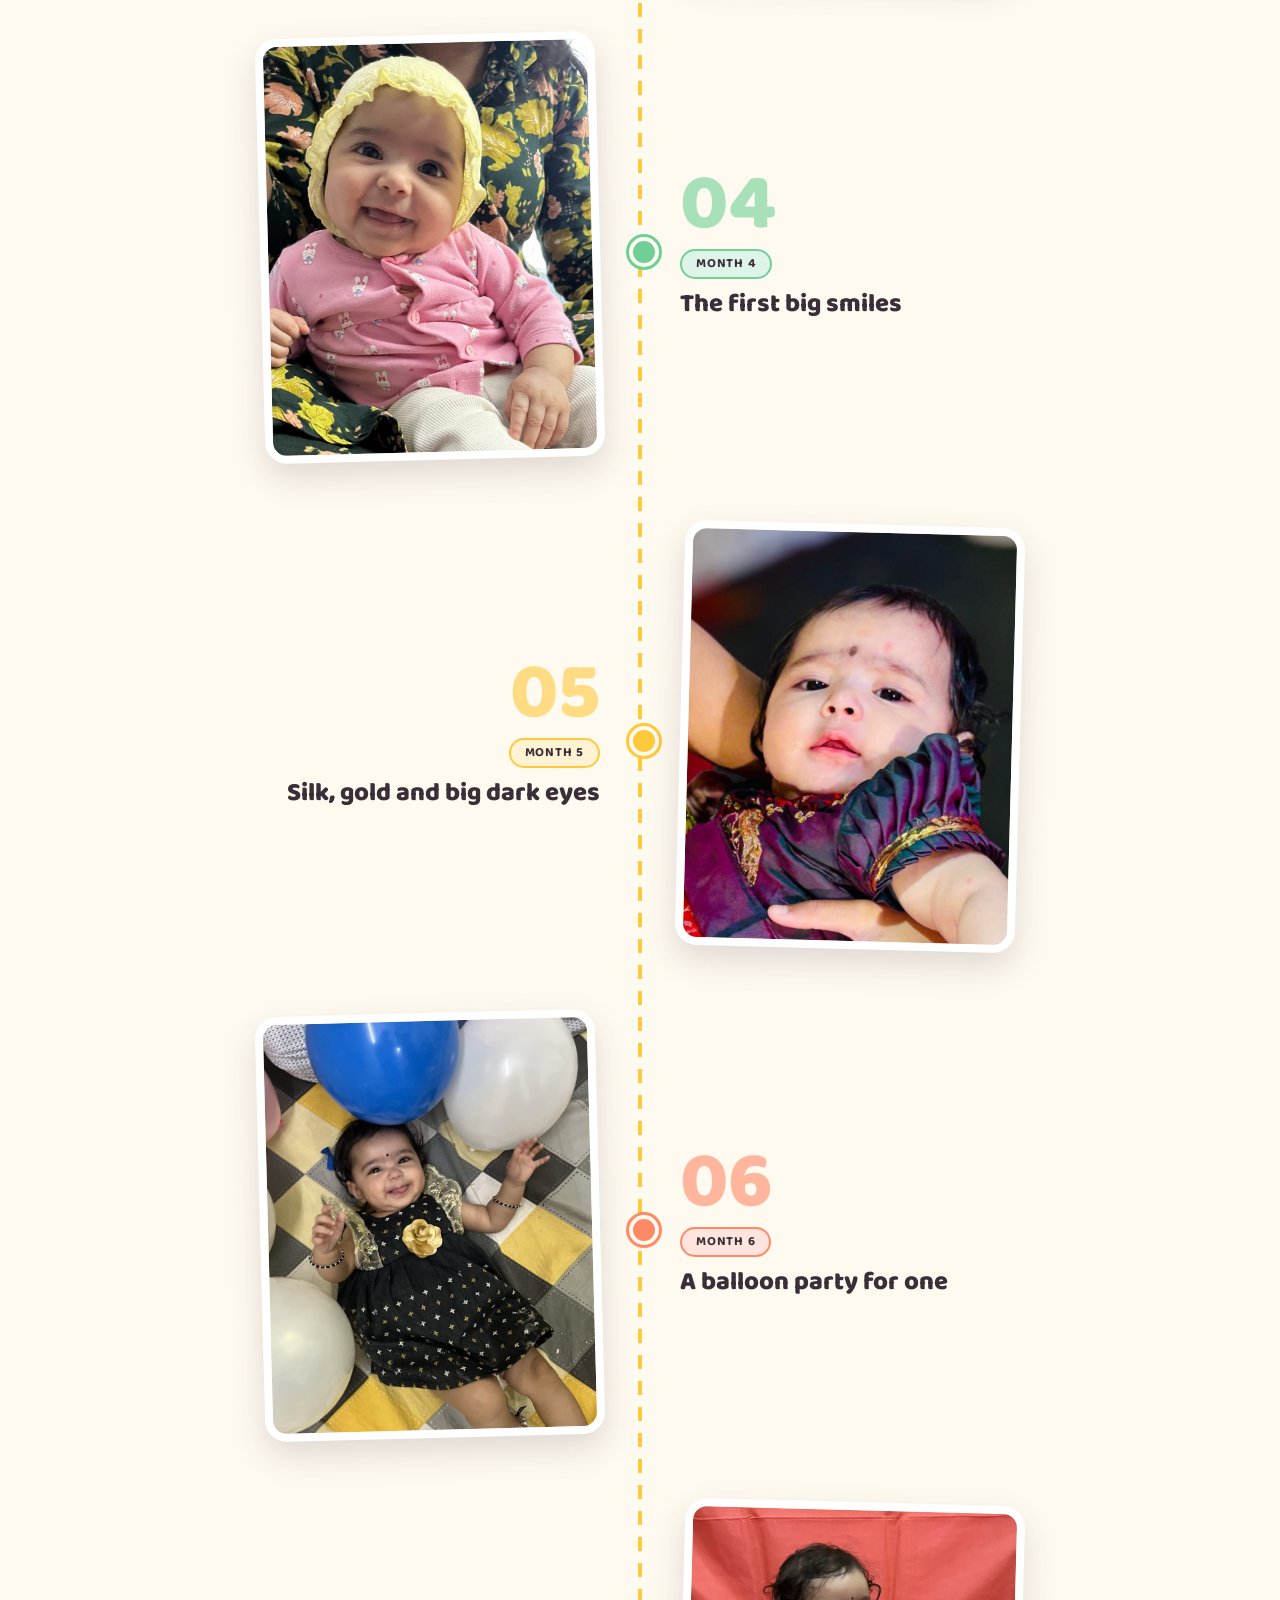
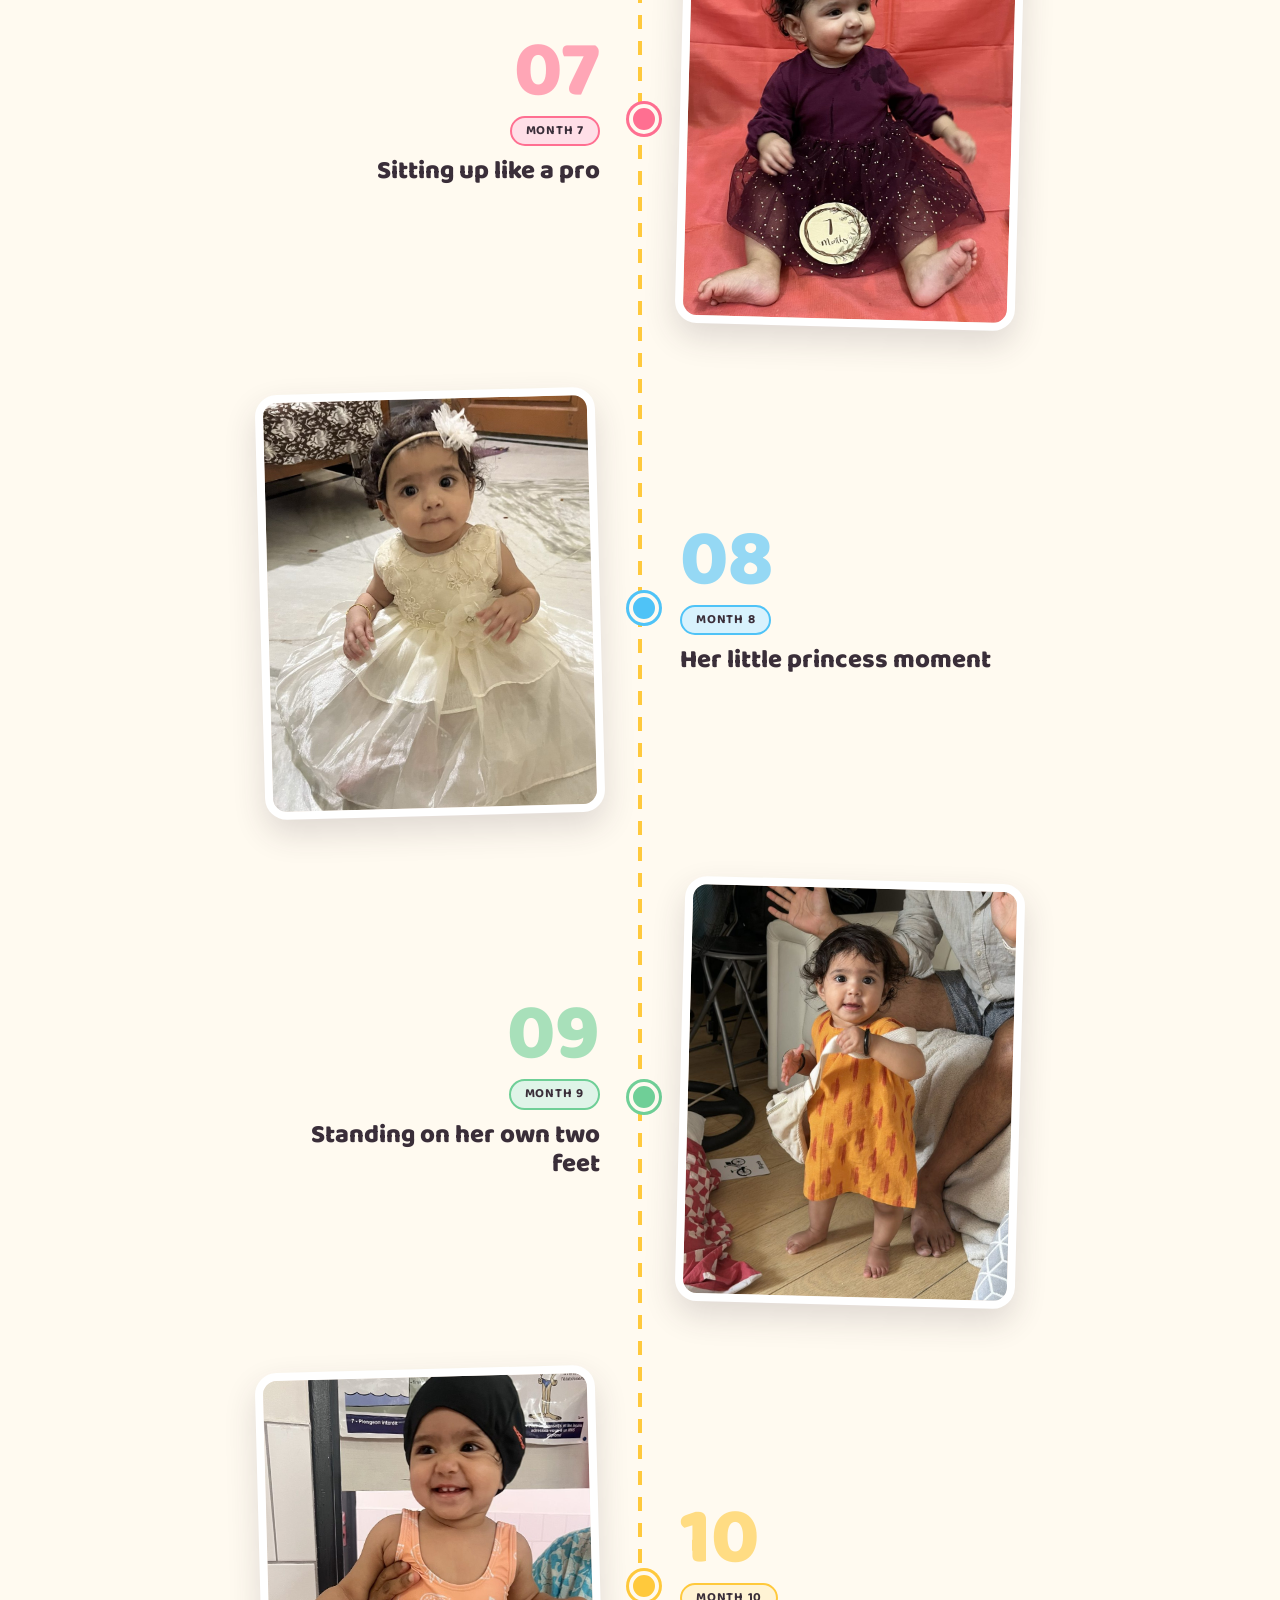
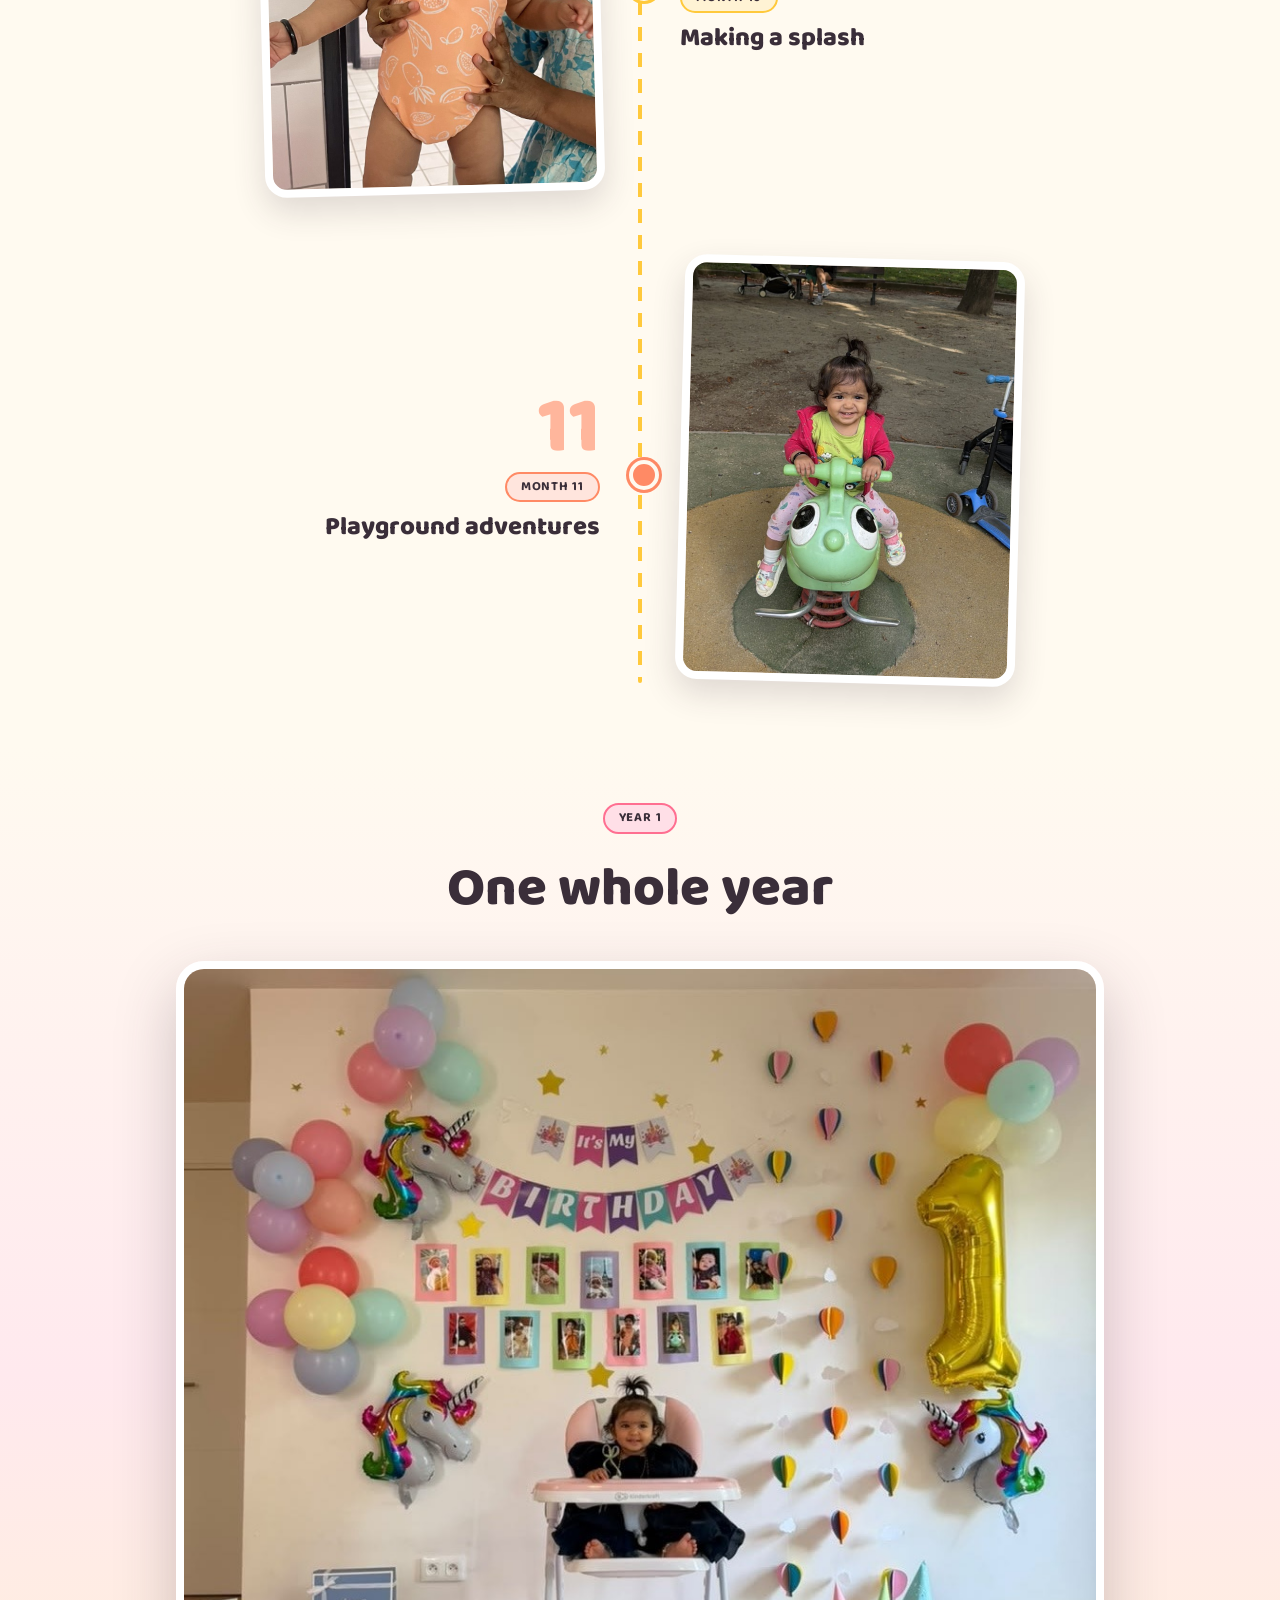
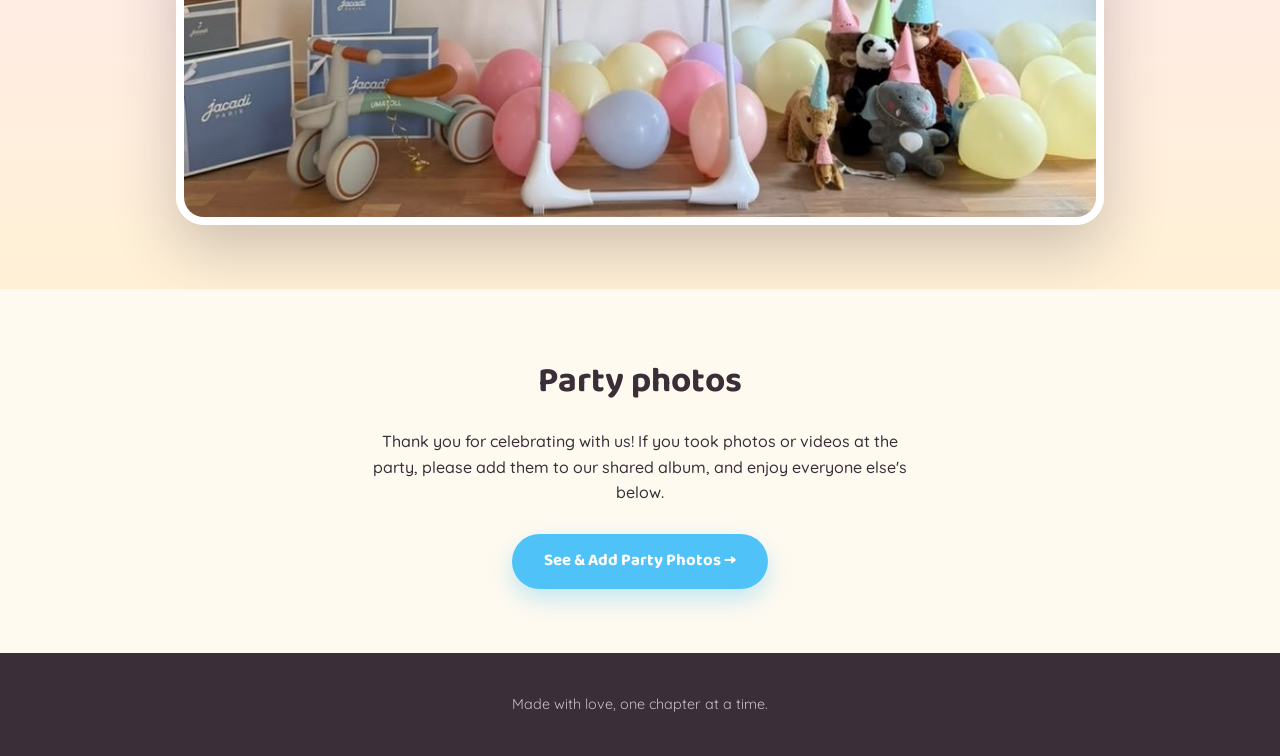
==== commit e7bc0aec: "Hero: 'Bhuvi Tara Turns one' with the new party photo Co-Authored-By: Claude Sonnet 5.5 <noreply@ant" ====
--- a/index.html
+++ b/index.html
@@ -26,7 +26,7 @@
 
       <div class="hero-text">
         <h1 class="hero-title">
-          <span class="hero-script" id="hero-script">Bhuvi</span>
+          <span class="hero-script" id="hero-script">Bhuvi Tara</span>
           <span class="hero-caps" id="hero-caps">Turns one</span>
         </h1>
         <div class="party-card" id="party-card">
@@ -84,7 +84,7 @@
     <p class="footer-sub">Made with love, one chapter at a time.</p>
   </footer>
 
-  <script src="content.js?v=18"></script>
+  <script src="content.js?v=19"></script>
   <script src="js/main.js?v=9"></script>
   <script src="js/to-top.js?v=1"></script>
 </body>
